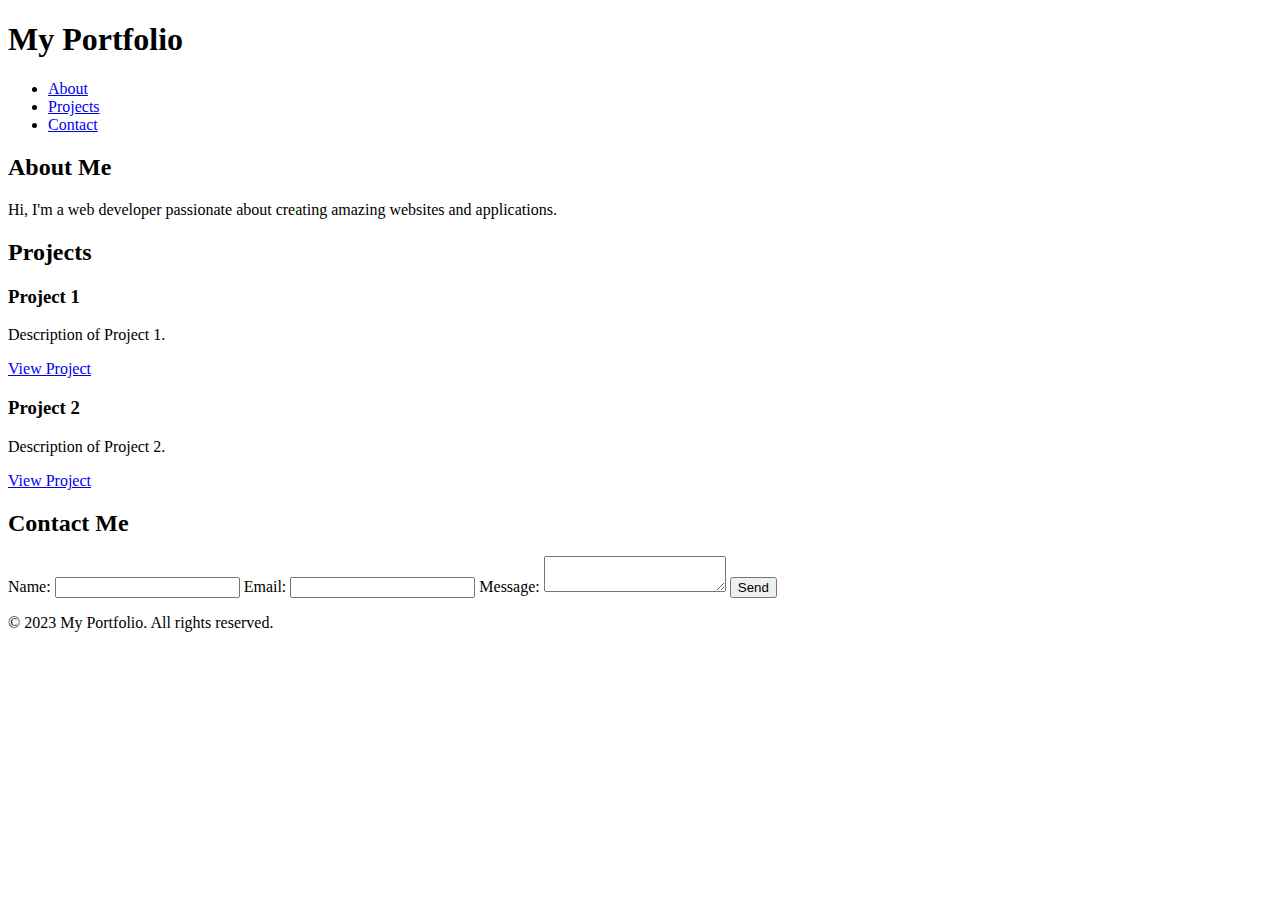
==== syllabus/index.html @ 1753e698 "folders added" ====
<!DOCTYPE html>
<html lang="en">
<head>
    <meta charset="UTF-8">
    <meta name="viewport" content="width=device-width, initial-scale=1.0">
    <title>My Portfolio</title>
    <link rel="stylesheet" href="styles.css">
</head>
<body>
    <header>
        <h1>My Portfolio</h1>
        <nav>
            <ul>
                <li><a href="#about">About</a></li>
                <li><a href="#projects">Projects</a></li>
                <li><a href="#contact">Contact</a></li>
            </ul>
        </nav>
    </header>

    <main>
        <section id="about">
            <h2>About Me</h2>
            <p>Hi, I'm a web developer passionate about creating amazing websites and applications.</p>
        </section>

        <section id="projects">
            <h2>Projects</h2>
            <div class="project">
                <h3>Project 1</h3>
                <p>Description of Project 1.</p>
                <a href="#">View Project</a>
            </div>
            <div class="project">
                <h3>Project 2</h3>
                <p>Description of Project 2.</p>
                <a href="#">View Project</a>
            </div>
        </section>

        <section id="contact">
            <h2>Contact Me</h2>
            <form action="#" method="post">
                <label for="name">Name:</label>
                <input type="text" id="name" name="name" required>
                <label for="email">Email:</label>
                <input type="email" id="email" name="email" required>
                <label for="message">Message:</label>
                <textarea id="message" name="message" required></textarea>
                <button type="submit">Send</button>
            </form>
        </section>
    </main>

    <footer>
        <p>&copy; 2023 My Portfolio. All rights reserved.</p>
    </footer>
</body>
</html>
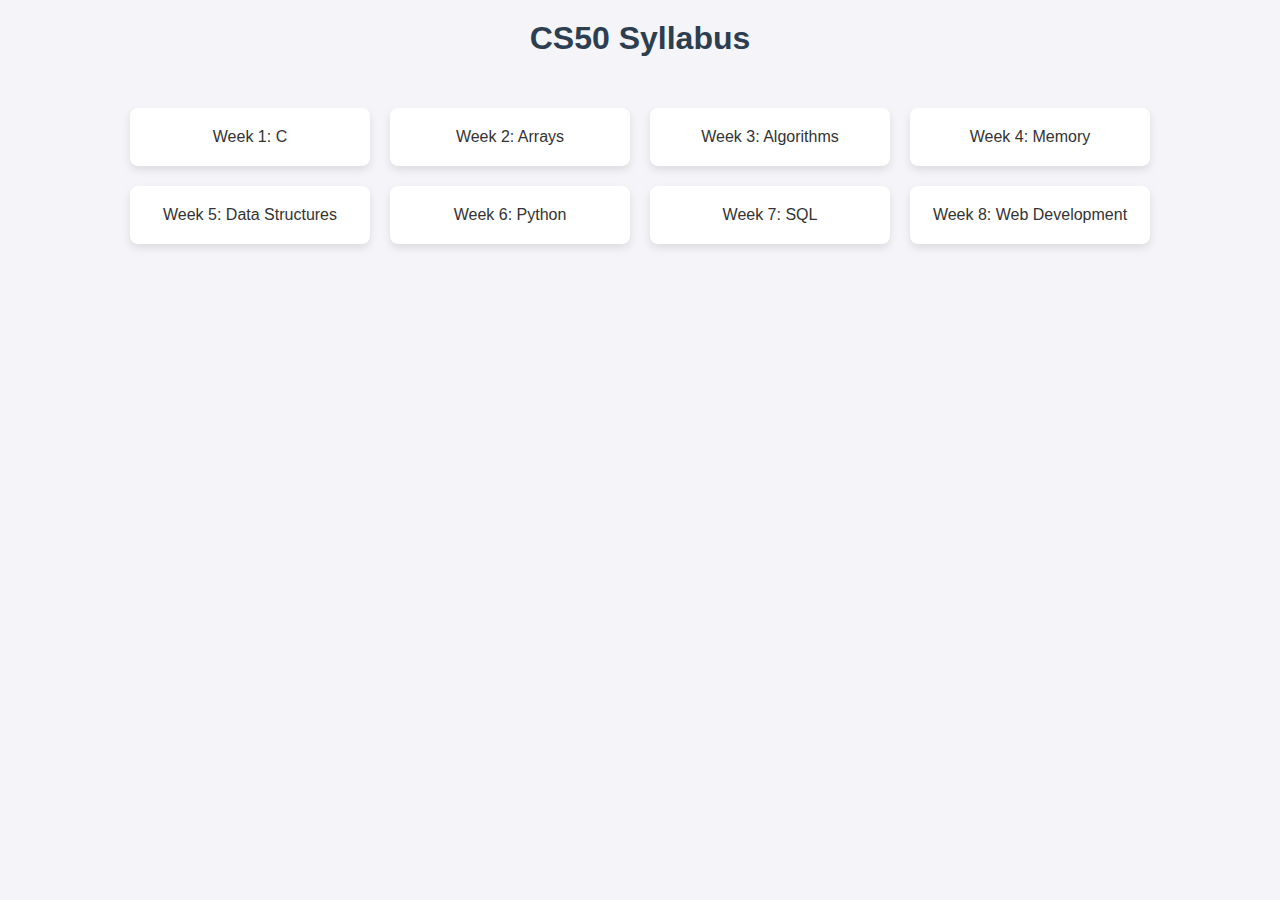
==== commit 5dd28965: "Update index.html" ====
--- a/syllabus/index.html
+++ b/syllabus/index.html
@@ -3,57 +3,173 @@
 <head>
     <meta charset="UTF-8">
     <meta name="viewport" content="width=device-width, initial-scale=1.0">
-    <title>My Portfolio</title>
-    <link rel="stylesheet" href="styles.css">
+    <title>CS50 Syllabus</title>
+    <style>
+        /* General Styles */
+        body {
+            font-family: Arial, sans-serif;
+            background-color: #f4f4f9;
+            color: #333;
+            margin: 0;
+            padding: 0;
+        }
+
+        h1 {
+            text-align: center;
+            margin-top: 20px;
+            color: #2c3e50;
+        }
+
+        .topics-container {
+            display: flex;
+            flex-wrap: wrap;
+            justify-content: center;
+            padding: 20px;
+        }
+
+        .topic-card {
+            background: white;
+            border-radius: 8px;
+            box-shadow: 0 4px 8px rgba(0, 0, 0, 0.1);
+            margin: 10px;
+            padding: 20px;
+            width: 200px;
+            text-align: center;
+            cursor: pointer;
+            transition: transform 0.2s, box-shadow 0.2s;
+        }
+
+        .topic-card:hover {
+            transform: translateY(-5px);
+            box-shadow: 0 6px 12px rgba(0, 0, 0, 0.15);
+        }
+
+        .modal {
+            display: none;
+            position: fixed;
+            top: 0;
+            left: 0;
+            width: 100%;
+            height: 100%;
+            background-color: rgba(0, 0, 0, 0.5);
+            justify-content: center;
+            align-items: center;
+        }
+
+        .modal-content {
+            background: white;
+            padding: 20px;
+            border-radius: 8px;
+            width: 80%;
+            max-width: 500px;
+            box-shadow: 0 4px 8px rgba(0, 0, 0, 0.2);
+        }
+
+        .modal-header {
+            display: flex;
+            justify-content: space-between;
+            align-items: center;
+            border-bottom: 1px solid #ddd;
+            padding-bottom: 10px;
+            margin-bottom: 10px;
+        }
+
+        .modal-header h2 {
+            margin: 0;
+            color: #2c3e50;
+        }
+
+        .close-btn {
+            background: none;
+            border: none;
+            font-size: 24px;
+            cursor: pointer;
+            color: #333;
+        }
+
+        .close-btn:hover {
+            color: #e74c3c;
+        }
+
+        .video-links {
+            list-style: none;
+            padding: 0;
+        }
+
+        .video-links li {
+            margin: 10px 0;
+        }
+
+        .video-links a {
+            text-decoration: none;
+            color: #3498db;
+            font-weight: bold;
+        }
+
+        .video-links a:hover {
+            text-decoration: underline;
+        }
+    </style>
 </head>
 <body>
-    <header>
-        <h1>My Portfolio</h1>
-        <nav>
-            <ul>
-                <li><a href="#about">About</a></li>
-                <li><a href="#projects">Projects</a></li>
-                <li><a href="#contact">Contact</a></li>
+    <h1>CS50 Syllabus</h1>
+    <div class="topics-container">
+        <!-- Topic Cards -->
+        <div class="topic-card" onclick="openModal('week1')">Week 1: C</div>
+        <div class="topic-card" onclick="openModal('week2')">Week 2: Arrays</div>
+        <div class="topic-card" onclick="openModal('week3')">Week 3: Algorithms</div>
+        <div class="topic-card" onclick="openModal('week4')">Week 4: Memory</div>
+        <div class="topic-card" onclick="openModal('week5')">Week 5: Data Structures</div>
+        <div class="topic-card" onclick="openModal('week6')">Week 6: Python</div>
+        <div class="topic-card" onclick="openModal('week7')">Week 7: SQL</div>
+        <div class="topic-card" onclick="openModal('week8')">Week 8: Web Development</div>
+    </div>
+
+    <!-- Modals -->
+    <div id="week1-modal" class="modal">
+        <div class="modal-content">
+            <div class="modal-header">
+                <h2>Week 1: C</h2>
+                <button class="close-btn" onclick="closeModal('week1')">&times;</button>
+            </div>
+            <ul class="video-links">
+                <li><a href="https://www.youtube.com/watch?v=..." target="_blank">Introduction to C</a></li>
+                <li><a href="https://www.youtube.com/watch?v=..." target="_blank">Variables and Loops</a></li>
             </ul>
-        </nav>
-    </header>
+        </div>
+    </div>
 
-    <main>
-        <section id="about">
-            <h2>About Me</h2>
-            <p>Hi, I'm a web developer passionate about creating amazing websites and applications.</p>
-        </section>
+    <div id="week2-modal" class="modal">
+        <div class="modal-content">
+            <div class="modal-header">
+                <h2>Week 2: Arrays</h2>
+                <button class="close-btn" onclick="closeModal('week2')">&times;</button>
+            </div>
+            <ul class="video-links">
+                <li><a href="https://www.youtube.com/watch?v=..." target="_blank">Arrays in C</a></li>
+                <li><a href="https://www.youtube.com/watch?v=..." target="_blank">Multidimensional Arrays</a></li>
+            </ul>
+        </div>
+    </div>
 
-        <section id="projects">
-            <h2>Projects</h2>
-            <div class="project">
-                <h3>Project 1</h3>
-                <p>Description of Project 1.</p>
-                <a href="#">View Project</a>
-            </div>
-            <div class="project">
-                <h3>Project 2</h3>
-                <p>Description of Project 2.</p>
-                <a href="#">View Project</a>
-            </div>
-        </section>
+    <!-- Add more modals for other weeks -->
 
-        <section id="contact">
-            <h2>Contact Me</h2>
-            <form action="#" method="post">
-                <label for="name">Name:</label>
-                <input type="text" id="name" name="name" required>
-                <label for="email">Email:</label>
-                <input type="email" id="email" name="email" required>
-                <label for="message">Message:</label>
-                <textarea id="message" name="message" required></textarea>
-                <button type="submit">Send</button>
-            </form>
-        </section>
-    </main>
+    <script>
+        // JavaScript to handle modals
+        function openModal(week) {
+            document.getElementById(`${week}-modal`).style.display = "flex";
+        }
 
-    <footer>
-        <p>&copy; 2023 My Portfolio. All rights reserved.</p>
-    </footer>
+        function closeModal(week) {
+            document.getElementById(`${week}-modal`).style.display = "none";
+        }
+
+        // Close modal when clicking outside the modal content
+        window.onclick = function(event) {
+            if (event.target.classList.contains('modal')) {
+                event.target.style.display = "none";
+            }
+        };
+    </script>
 </body>
 </html>
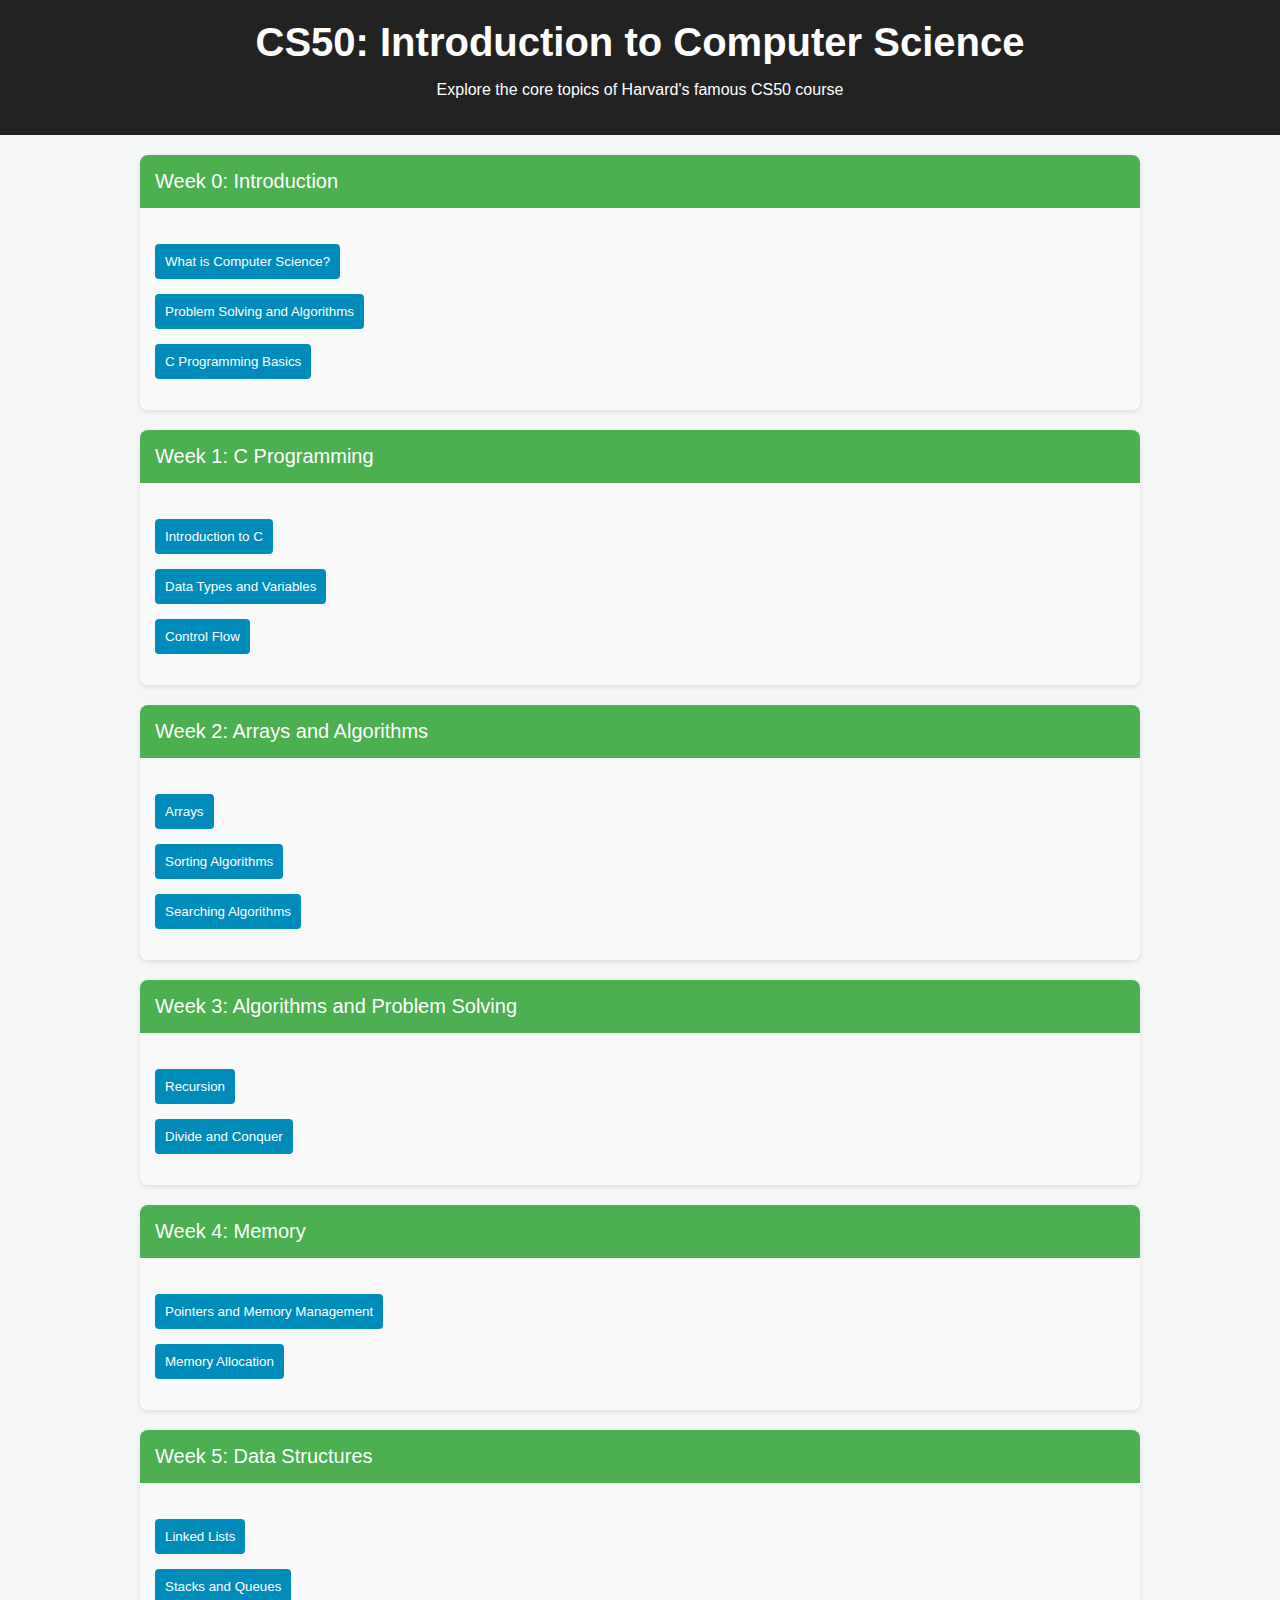
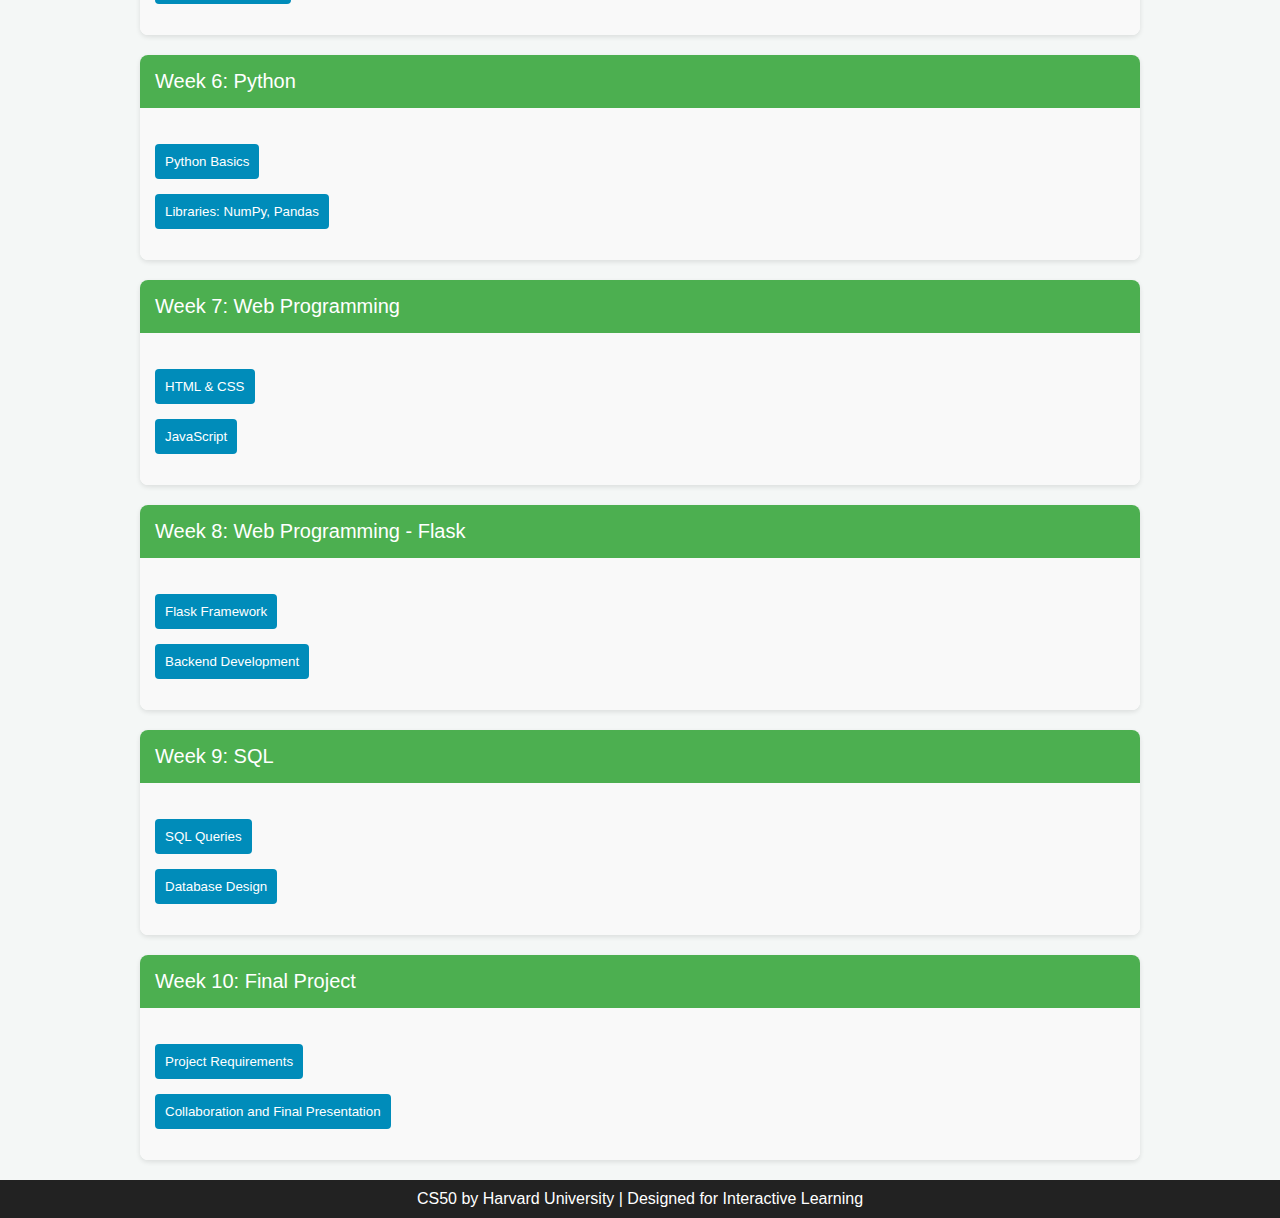
==== commit 6c7c047f: "syllabus added" ====
--- a/syllabus/index.html
+++ b/syllabus/index.html
@@ -1,175 +1,370 @@
 <!DOCTYPE html>
 <html lang="en">
 <head>
-    <meta charset="UTF-8">
-    <meta name="viewport" content="width=device-width, initial-scale=1.0">
-    <title>CS50 Syllabus</title>
-    <style>
-        /* General Styles */
-        body {
-            font-family: Arial, sans-serif;
-            background-color: #f4f4f9;
-            color: #333;
-            margin: 0;
-            padding: 0;
-        }
-
-        h1 {
-            text-align: center;
-            margin-top: 20px;
-            color: #2c3e50;
-        }
-
-        .topics-container {
-            display: flex;
-            flex-wrap: wrap;
-            justify-content: center;
-            padding: 20px;
-        }
-
-        .topic-card {
-            background: white;
-            border-radius: 8px;
-            box-shadow: 0 4px 8px rgba(0, 0, 0, 0.1);
-            margin: 10px;
-            padding: 20px;
-            width: 200px;
-            text-align: center;
-            cursor: pointer;
-            transition: transform 0.2s, box-shadow 0.2s;
-        }
-
-        .topic-card:hover {
-            transform: translateY(-5px);
-            box-shadow: 0 6px 12px rgba(0, 0, 0, 0.15);
-        }
-
-        .modal {
-            display: none;
-            position: fixed;
-            top: 0;
-            left: 0;
-            width: 100%;
-            height: 100%;
-            background-color: rgba(0, 0, 0, 0.5);
-            justify-content: center;
-            align-items: center;
-        }
-
-        .modal-content {
-            background: white;
-            padding: 20px;
-            border-radius: 8px;
-            width: 80%;
-            max-width: 500px;
-            box-shadow: 0 4px 8px rgba(0, 0, 0, 0.2);
-        }
-
-        .modal-header {
-            display: flex;
-            justify-content: space-between;
-            align-items: center;
-            border-bottom: 1px solid #ddd;
-            padding-bottom: 10px;
-            margin-bottom: 10px;
-        }
-
-        .modal-header h2 {
-            margin: 0;
-            color: #2c3e50;
-        }
-
-        .close-btn {
-            background: none;
-            border: none;
-            font-size: 24px;
-            cursor: pointer;
-            color: #333;
-        }
-
-        .close-btn:hover {
-            color: #e74c3c;
-        }
-
-        .video-links {
-            list-style: none;
-            padding: 0;
-        }
-
-        .video-links li {
-            margin: 10px 0;
-        }
-
-        .video-links a {
-            text-decoration: none;
-            color: #3498db;
-            font-weight: bold;
-        }
-
-        .video-links a:hover {
-            text-decoration: underline;
-        }
-    </style>
+  <meta charset="UTF-8">
+  <meta name="viewport" content="width=device-width, initial-scale=1.0">
+  <meta http-equiv="X-UA-Compatible" content="ie=edge">
+  <title>CS50 Harvard Course Overview</title>
+  <style>
+    /* Basic Styles */
+    body {
+      font-family: 'Arial', sans-serif;
+      background-color: #f4f7f6;
+      margin: 0;
+      padding: 0;
+    }
+    header {
+      background-color: #222;
+      color: #fff;
+      padding: 20px;
+      text-align: center;
+    }
+    header h1 {
+      margin: 0;
+      font-size: 2.5em;
+    }
+    section {
+      margin: 20px auto;
+      width: 80%;
+      max-width: 1000px;
+    }
+    .card {
+      background-color: #fff;
+      margin-bottom: 20px;
+      border-radius: 8px;
+      box-shadow: 0 2px 5px rgba(0, 0, 0, 0.1);
+      overflow: hidden;
+    }
+    .card-header {
+      background-color: #4CAF50;
+      color: white;
+      font-size: 1.25em;
+      padding: 15px;
+      cursor: pointer;
+    }
+    .card-content {
+      padding: 15px;
+      background-color: #f9f9f9;
+    }
+    .card-content ul {
+      list-style-type: none;
+      padding-left: 0;
+    }
+    .card-content li {
+      margin-bottom: 10px;
+    }
+    .btn {
+      background-color: #008CBA;
+      color: white;
+      padding: 10px;
+      border: none;
+      border-radius: 4px;
+      cursor: pointer;
+      margin-top: 5px;
+    }
+    .btn:hover {
+      background-color: #007B9E;
+    }
+    footer {
+      background-color: #222;
+      color: #fff;
+      text-align: center;
+      padding: 10px 0;
+      position: relative;
+      bottom: 0;
+      width: 100%;
+    }
+    footer p {
+      margin: 0;
+    }
+
+    /* Modal Styles */
+    .modal {
+      display: none;
+      position: fixed;
+      z-index: 1;
+      left: 0;
+      top: 0;
+      width: 100%;
+      height: 100%;
+      background-color: rgba(0, 0, 0, 0.4);
+      overflow: auto;
+    }
+    .modal-content {
+      background-color: #fefefe;
+      margin: 15% auto;
+      padding: 20px;
+      border: 1px solid #888;
+      width: 80%;
+      max-width: 600px;
+      border-radius: 8px;
+    }
+    .close {
+      color: #aaa;
+      font-size: 28px;
+      font-weight: bold;
+      position: absolute;
+      top: 10px;
+      right: 20px;
+      cursor: pointer;
+    }
+    .close:hover,
+    .close:focus {
+      color: black;
+      text-decoration: none;
+      cursor: pointer;
+    }
+    iframe {
+      width: 100%;
+      height: 315px;
+      margin-bottom: 10px;
+      border: none;
+    }
+  </style>
 </head>
 <body>
-    <h1>CS50 Syllabus</h1>
-    <div class="topics-container">
-        <!-- Topic Cards -->
-        <div class="topic-card" onclick="openModal('week1')">Week 1: C</div>
-        <div class="topic-card" onclick="openModal('week2')">Week 2: Arrays</div>
-        <div class="topic-card" onclick="openModal('week3')">Week 3: Algorithms</div>
-        <div class="topic-card" onclick="openModal('week4')">Week 4: Memory</div>
-        <div class="topic-card" onclick="openModal('week5')">Week 5: Data Structures</div>
-        <div class="topic-card" onclick="openModal('week6')">Week 6: Python</div>
-        <div class="topic-card" onclick="openModal('week7')">Week 7: SQL</div>
-        <div class="topic-card" onclick="openModal('week8')">Week 8: Web Development</div>
-    </div>
-
-    <!-- Modals -->
-    <div id="week1-modal" class="modal">
-        <div class="modal-content">
-            <div class="modal-header">
-                <h2>Week 1: C</h2>
-                <button class="close-btn" onclick="closeModal('week1')">&times;</button>
-            </div>
-            <ul class="video-links">
-                <li><a href="https://www.youtube.com/watch?v=..." target="_blank">Introduction to C</a></li>
-                <li><a href="https://www.youtube.com/watch?v=..." target="_blank">Variables and Loops</a></li>
-            </ul>
-        </div>
-    </div>
-
-    <div id="week2-modal" class="modal">
-        <div class="modal-content">
-            <div class="modal-header">
-                <h2>Week 2: Arrays</h2>
-                <button class="close-btn" onclick="closeModal('week2')">&times;</button>
-            </div>
-            <ul class="video-links">
-                <li><a href="https://www.youtube.com/watch?v=..." target="_blank">Arrays in C</a></li>
-                <li><a href="https://www.youtube.com/watch?v=..." target="_blank">Multidimensional Arrays</a></li>
-            </ul>
-        </div>
-    </div>
-
-    <!-- Add more modals for other weeks -->
-
-    <script>
-        // JavaScript to handle modals
-        function openModal(week) {
-            document.getElementById(`${week}-modal`).style.display = "flex";
-        }
-
-        function closeModal(week) {
-            document.getElementById(`${week}-modal`).style.display = "none";
-        }
-
-        // Close modal when clicking outside the modal content
-        window.onclick = function(event) {
-            if (event.target.classList.contains('modal')) {
-                event.target.style.display = "none";
-            }
-        };
-    </script>
+
+  <header>
+    <h1>CS50: Introduction to Computer Science</h1>
+    <p>Explore the core topics of Harvard's famous CS50 course</p>
+  </header>
+
+  <section>
+    <!-- Week 0 -->
+    <div class="card">
+      <div class="card-header">Week 0: Introduction</div>
+      <div class="card-content">
+        <ul>
+          <li><button class="btn" onclick="openModal('week0')">What is Computer Science?</button></li>
+          <li><button class="btn" onclick="openModal('week0')">Problem Solving and Algorithms</button></li>
+          <li><button class="btn" onclick="openModal('week0')">C Programming Basics</button></li>
+        </ul>
+      </div>
+    </div>
+
+    <!-- Week 1 -->
+    <div class="card">
+      <div class="card-header">Week 1: C Programming</div>
+      <div class="card-content">
+        <ul>
+          <li><button class="btn" onclick="openModal('week1')">Introduction to C</button></li>
+          <li><button class="btn" onclick="openModal('week1')">Data Types and Variables</button></li>
+          <li><button class="btn" onclick="openModal('week1')">Control Flow</button></li>
+        </ul>
+      </div>
+    </div>
+
+    <!-- Week 2 -->
+    <div class="card">
+      <div class="card-header">Week 2: Arrays and Algorithms</div>
+      <div class="card-content">
+        <ul>
+          <li><button class="btn" onclick="openModal('week2')">Arrays</button></li>
+          <li><button class="btn" onclick="openModal('week2')">Sorting Algorithms</button></li>
+          <li><button class="btn" onclick="openModal('week2')">Searching Algorithms</button></li>
+        </ul>
+      </div>
+    </div>
+
+    <!-- Week 3 -->
+    <div class="card">
+      <div class="card-header">Week 3: Algorithms and Problem Solving</div>
+      <div class="card-content">
+        <ul>
+          <li><button class="btn" onclick="openModal('week3')">Recursion</button></li>
+          <li><button class="btn" onclick="openModal('week3')">Divide and Conquer</button></li>
+        </ul>
+      </div>
+    </div>
+
+    <!-- Week 4 -->
+    <div class="card">
+      <div class="card-header">Week 4: Memory</div>
+      <div class="card-content">
+        <ul>
+          <li><button class="btn" onclick="openModal('week4')">Pointers and Memory Management</button></li>
+          <li><button class="btn" onclick="openModal('week4')">Memory Allocation</button></li>
+        </ul>
+      </div>
+    </div>
+
+    <!-- Week 5 -->
+    <div class="card">
+      <div class="card-header">Week 5: Data Structures</div>
+      <div class="card-content">
+        <ul>
+          <li><button class="btn" onclick="openModal('week5')">Linked Lists</button></li>
+          <li><button class="btn" onclick="openModal('week5')">Stacks and Queues</button></li>
+        </ul>
+      </div>
+    </div>
+
+    <!-- Week 6 -->
+    <div class="card">
+      <div class="card-header">Week 6: Python</div>
+      <div class="card-content">
+        <ul>
+          <li><button class="btn" onclick="openModal('week6')">Python Basics</button></li>
+          <li><button class="btn" onclick="openModal('week6')">Libraries: NumPy, Pandas</button></li>
+        </ul>
+      </div>
+    </div>
+
+    <!-- Week 7 -->
+    <div class="card">
+      <div class="card-header">Week 7: Web Programming</div>
+      <div class="card-content">
+        <ul>
+          <li><button class="btn" onclick="openModal('week7')">HTML & CSS</button></li>
+          <li><button class="btn" onclick="openModal('week7')">JavaScript</button></li>
+        </ul>
+      </div>
+    </div>
+
+    <!-- Week 8 -->
+    <div class="card">
+      <div class="card-header">Week 8: Web Programming - Flask</div>
+      <div class="card-content">
+        <ul>
+          <li><button class="btn" onclick="openModal('week8')">Flask Framework</button></li>
+          <li><button class="btn" onclick="openModal('week8')">Backend Development</button></li>
+        </ul>
+      </div>
+    </div>
+
+    <!-- Week 9 -->
+    <div class="card">
+      <div class="card-header">Week 9: SQL</div>
+      <div class="card-content">
+        <ul>
+          <li><button class="btn" onclick="openModal('week9')">SQL Queries</button></li>
+          <li><button class="btn" onclick="openModal('week9')">Database Design</button></li>
+        </ul>
+      </div>
+    </div>
+
+    <!-- Week 10 -->
+    <div class="card">
+      <div class="card-header">Week 10: Final Project</div>
+      <div class="card-content">
+        <ul>
+          <li><button class="btn" onclick="openModal('week10')">Project Requirements</button></li>
+          <li><button class="btn" onclick="openModal('week10')">Collaboration and Final Presentation</button></li>
+        </ul>
+      </div>
+    </div>
+  </section>
+
+  <footer>
+    <p>CS50 by Harvard University | Designed for Interactive Learning</p>
+  </footer>
+
+  <!-- Modal -->
+  <div id="modal" class="modal">
+    <div class="modal-content">
+      <span class="close">&times;</span>
+      <h2>Learn More</h2>
+      <div id="modal-body">
+        <!-- Content will be dynamically inserted here -->
+      </div>
+    </div>
+  </div>
+
+  <script>
+    // Modal functionality
+    const modal = document.getElementById('modal');
+    const span = document.getElementsByClassName('close')[0];
+
+    const openModal = (week) => {
+      let modalBody = '';
+      switch (week) {
+        case 'week0':
+          modalBody = `
+            <p><strong>What is Computer Science?</strong></p>
+            <iframe src="https://www.youtube.com/embed/oD-9A38Bdu8"></iframe>
+            <p><strong>Problem Solving and Algorithms</strong></p>
+            <iframe src="https://www.youtube.com/embed/8h6vGllkjcY"></iframe>
+          `;
+          break;
+        case 'week1':
+          modalBody = `
+            <p><strong>Introduction to C</strong></p>
+            <iframe src="https://www.youtube.com/embed/KJgsSFOSQv0"></iframe>
+          `;
+          break;
+        case 'week2':
+          modalBody = `
+            <p><strong>Arrays</strong></p>
+            <iframe src="https://www.youtube.com/embed/5qWZ-HK8w78"></iframe>
+            <p><strong>Sorting Algorithms</strong></p>
+            <iframe src="https://www.youtube.com/embed/3m1Ije7kEdg"></iframe>
+          `;
+          break;
+        case 'week3':
+          modalBody = `
+            <p><strong>Recursion</strong></p>
+            <iframe src="https://www.youtube.com/embed/Mv9KeI1XF28"></iframe>
+          `;
+          break;
+        case 'week4':
+          modalBody = `
+            <p><strong>Pointers and Memory Management</strong></p>
+            <iframe src="https://www.youtube.com/embed/j2KfYj_6gFA"></iframe>
+          `;
+          break;
+        case 'week5':
+          modalBody = `
+            <p><strong>Linked Lists</strong></p>
+            <iframe src="https://www.youtube.com/embed/t9w9KnG7jRM"></iframe>
+          `;
+          break;
+        case 'week6':
+          modalBody = `
+            <p><strong>Python Basics</strong></p>
+            <iframe src="https://www.youtube.com/embed/cpGJKnVh9PI"></iframe>
+          `;
+          break;
+        case 'week7':
+          modalBody = `
+            <p><strong>HTML & CSS</strong></p>
+            <iframe src="https://www.youtube.com/embed/qz0aGYrrlhU"></iframe>
+          `;
+          break;
+        case 'week8':
+          modalBody = `
+            <p><strong>Flask Framework</strong></p>
+            <iframe src="https://www.youtube.com/embed/Z1RJmh_OqeA"></iframe>
+          `;
+          break;
+        case 'week9':
+          modalBody = `
+            <p><strong>SQL Queries</strong></p>
+            <iframe src="https://www.youtube.com/embed/9Pzj7Aj25lw"></iframe>
+          `;
+          break;
+        case 'week10':
+          modalBody = `
+            <p><strong>Final Project Requirements</strong></p>
+            <iframe src="https://www.youtube.com/embed/ITP6he2oJg8"></iframe>
+          `;
+          break;
+      }
+
+      document.getElementById('modal-body').innerHTML = modalBody;
+      modal.style.display = "block";
+    };
+
+    span.onclick = function() {
+      modal.style.display = "none";
+    };
+
+    window.onclick = function(event) {
+      if (event.target === modal) {
+        modal.style.display = "none";
+      }
+    };
+  </script>
+
 </body>
 </html>
+
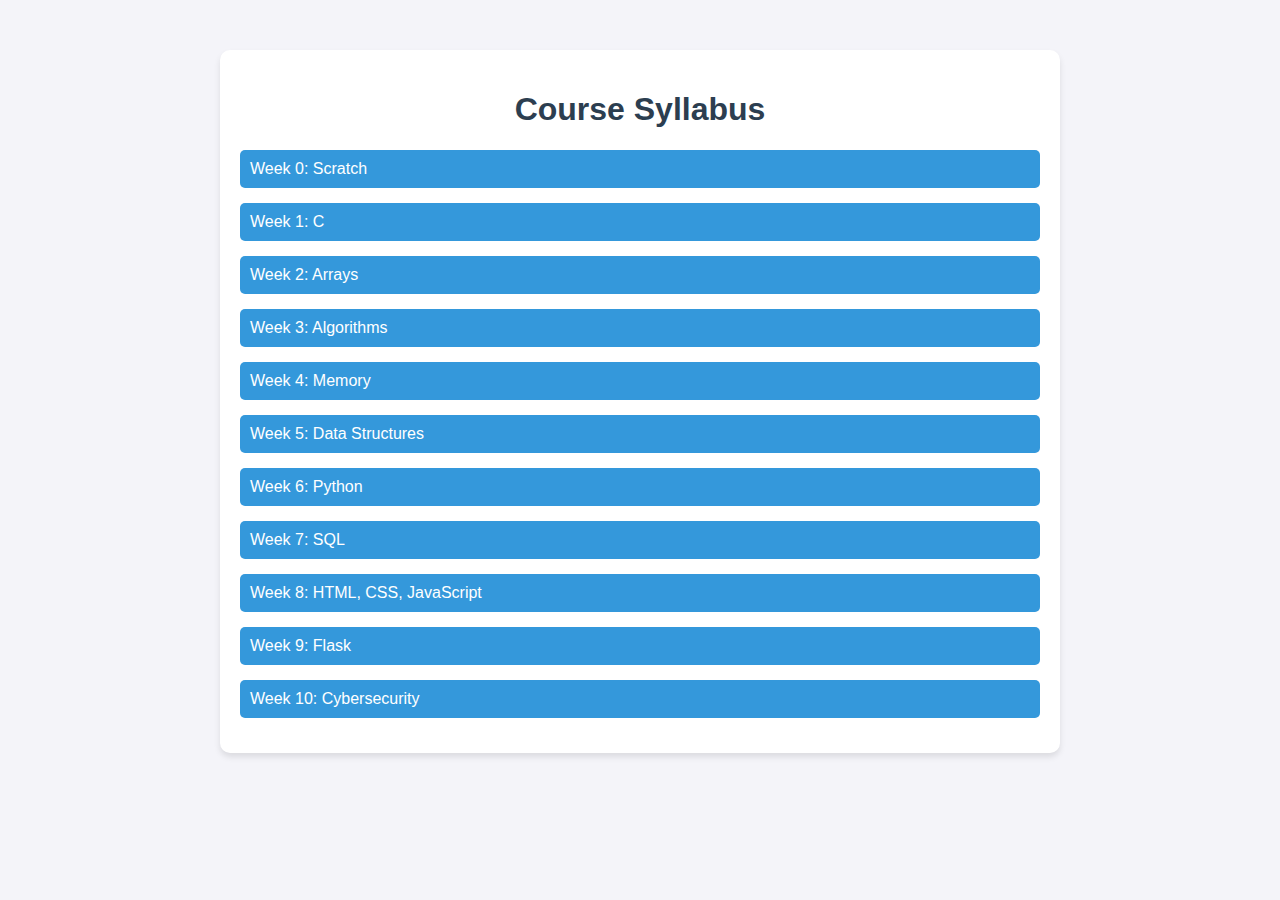
==== commit cc11d460: "syllabus modified" ====
--- a/syllabus/index.html
+++ b/syllabus/index.html
@@ -3,368 +3,25 @@
 <head>
   <meta charset="UTF-8">
   <meta name="viewport" content="width=device-width, initial-scale=1.0">
-  <meta http-equiv="X-UA-Compatible" content="ie=edge">
-  <title>CS50 Harvard Course Overview</title>
-  <style>
-    /* Basic Styles */
-    body {
-      font-family: 'Arial', sans-serif;
-      background-color: #f4f7f6;
-      margin: 0;
-      padding: 0;
-    }
-    header {
-      background-color: #222;
-      color: #fff;
-      padding: 20px;
-      text-align: center;
-    }
-    header h1 {
-      margin: 0;
-      font-size: 2.5em;
-    }
-    section {
-      margin: 20px auto;
-      width: 80%;
-      max-width: 1000px;
-    }
-    .card {
-      background-color: #fff;
-      margin-bottom: 20px;
-      border-radius: 8px;
-      box-shadow: 0 2px 5px rgba(0, 0, 0, 0.1);
-      overflow: hidden;
-    }
-    .card-header {
-      background-color: #4CAF50;
-      color: white;
-      font-size: 1.25em;
-      padding: 15px;
-      cursor: pointer;
-    }
-    .card-content {
-      padding: 15px;
-      background-color: #f9f9f9;
-    }
-    .card-content ul {
-      list-style-type: none;
-      padding-left: 0;
-    }
-    .card-content li {
-      margin-bottom: 10px;
-    }
-    .btn {
-      background-color: #008CBA;
-      color: white;
-      padding: 10px;
-      border: none;
-      border-radius: 4px;
-      cursor: pointer;
-      margin-top: 5px;
-    }
-    .btn:hover {
-      background-color: #007B9E;
-    }
-    footer {
-      background-color: #222;
-      color: #fff;
-      text-align: center;
-      padding: 10px 0;
-      position: relative;
-      bottom: 0;
-      width: 100%;
-    }
-    footer p {
-      margin: 0;
-    }
-
-    /* Modal Styles */
-    .modal {
-      display: none;
-      position: fixed;
-      z-index: 1;
-      left: 0;
-      top: 0;
-      width: 100%;
-      height: 100%;
-      background-color: rgba(0, 0, 0, 0.4);
-      overflow: auto;
-    }
-    .modal-content {
-      background-color: #fefefe;
-      margin: 15% auto;
-      padding: 20px;
-      border: 1px solid #888;
-      width: 80%;
-      max-width: 600px;
-      border-radius: 8px;
-    }
-    .close {
-      color: #aaa;
-      font-size: 28px;
-      font-weight: bold;
-      position: absolute;
-      top: 10px;
-      right: 20px;
-      cursor: pointer;
-    }
-    .close:hover,
-    .close:focus {
-      color: black;
-      text-decoration: none;
-      cursor: pointer;
-    }
-    iframe {
-      width: 100%;
-      height: 315px;
-      margin-bottom: 10px;
-      border: none;
-    }
-  </style>
+  <title>Course Syllabus</title>
+  <link rel="stylesheet" href="styles.css">
 </head>
 <body>
-
-  <header>
-    <h1>CS50: Introduction to Computer Science</h1>
-    <p>Explore the core topics of Harvard's famous CS50 course</p>
-  </header>
-
-  <section>
-    <!-- Week 0 -->
-    <div class="card">
-      <div class="card-header">Week 0: Introduction</div>
-      <div class="card-content">
-        <ul>
-          <li><button class="btn" onclick="openModal('week0')">What is Computer Science?</button></li>
-          <li><button class="btn" onclick="openModal('week0')">Problem Solving and Algorithms</button></li>
-          <li><button class="btn" onclick="openModal('week0')">C Programming Basics</button></li>
-        </ul>
-      </div>
-    </div>
-
-    <!-- Week 1 -->
-    <div class="card">
-      <div class="card-header">Week 1: C Programming</div>
-      <div class="card-content">
-        <ul>
-          <li><button class="btn" onclick="openModal('week1')">Introduction to C</button></li>
-          <li><button class="btn" onclick="openModal('week1')">Data Types and Variables</button></li>
-          <li><button class="btn" onclick="openModal('week1')">Control Flow</button></li>
-        </ul>
-      </div>
-    </div>
-
-    <!-- Week 2 -->
-    <div class="card">
-      <div class="card-header">Week 2: Arrays and Algorithms</div>
-      <div class="card-content">
-        <ul>
-          <li><button class="btn" onclick="openModal('week2')">Arrays</button></li>
-          <li><button class="btn" onclick="openModal('week2')">Sorting Algorithms</button></li>
-          <li><button class="btn" onclick="openModal('week2')">Searching Algorithms</button></li>
-        </ul>
-      </div>
-    </div>
-
-    <!-- Week 3 -->
-    <div class="card">
-      <div class="card-header">Week 3: Algorithms and Problem Solving</div>
-      <div class="card-content">
-        <ul>
-          <li><button class="btn" onclick="openModal('week3')">Recursion</button></li>
-          <li><button class="btn" onclick="openModal('week3')">Divide and Conquer</button></li>
-        </ul>
-      </div>
-    </div>
-
-    <!-- Week 4 -->
-    <div class="card">
-      <div class="card-header">Week 4: Memory</div>
-      <div class="card-content">
-        <ul>
-          <li><button class="btn" onclick="openModal('week4')">Pointers and Memory Management</button></li>
-          <li><button class="btn" onclick="openModal('week4')">Memory Allocation</button></li>
-        </ul>
-      </div>
-    </div>
-
-    <!-- Week 5 -->
-    <div class="card">
-      <div class="card-header">Week 5: Data Structures</div>
-      <div class="card-content">
-        <ul>
-          <li><button class="btn" onclick="openModal('week5')">Linked Lists</button></li>
-          <li><button class="btn" onclick="openModal('week5')">Stacks and Queues</button></li>
-        </ul>
-      </div>
-    </div>
-
-    <!-- Week 6 -->
-    <div class="card">
-      <div class="card-header">Week 6: Python</div>
-      <div class="card-content">
-        <ul>
-          <li><button class="btn" onclick="openModal('week6')">Python Basics</button></li>
-          <li><button class="btn" onclick="openModal('week6')">Libraries: NumPy, Pandas</button></li>
-        </ul>
-      </div>
-    </div>
-
-    <!-- Week 7 -->
-    <div class="card">
-      <div class="card-header">Week 7: Web Programming</div>
-      <div class="card-content">
-        <ul>
-          <li><button class="btn" onclick="openModal('week7')">HTML & CSS</button></li>
-          <li><button class="btn" onclick="openModal('week7')">JavaScript</button></li>
-        </ul>
-      </div>
-    </div>
-
-    <!-- Week 8 -->
-    <div class="card">
-      <div class="card-header">Week 8: Web Programming - Flask</div>
-      <div class="card-content">
-        <ul>
-          <li><button class="btn" onclick="openModal('week8')">Flask Framework</button></li>
-          <li><button class="btn" onclick="openModal('week8')">Backend Development</button></li>
-        </ul>
-      </div>
-    </div>
-
-    <!-- Week 9 -->
-    <div class="card">
-      <div class="card-header">Week 9: SQL</div>
-      <div class="card-content">
-        <ul>
-          <li><button class="btn" onclick="openModal('week9')">SQL Queries</button></li>
-          <li><button class="btn" onclick="openModal('week9')">Database Design</button></li>
-        </ul>
-      </div>
-    </div>
-
-    <!-- Week 10 -->
-    <div class="card">
-      <div class="card-header">Week 10: Final Project</div>
-      <div class="card-content">
-        <ul>
-          <li><button class="btn" onclick="openModal('week10')">Project Requirements</button></li>
-          <li><button class="btn" onclick="openModal('week10')">Collaboration and Final Presentation</button></li>
-        </ul>
-      </div>
-    </div>
-  </section>
-
-  <footer>
-    <p>CS50 by Harvard University | Designed for Interactive Learning</p>
-  </footer>
-
-  <!-- Modal -->
-  <div id="modal" class="modal">
-    <div class="modal-content">
-      <span class="close">&times;</span>
-      <h2>Learn More</h2>
-      <div id="modal-body">
-        <!-- Content will be dynamically inserted here -->
-      </div>
+  <div class="container">
+    <h1>Course Syllabus</h1>
+    <div class="weeks-list">
+      <!-- Weeks will be dynamically generated here -->
     </div>
   </div>
 
-  <script>
-    // Modal functionality
-    const modal = document.getElementById('modal');
-    const span = document.getElementsByClassName('close')[0];
+  <!-- Modal Structure -->
+  <div id="videoModal" class="modal">
+    <div class="modal-content">
+      <span class="close">&times;</span>
+      <iframe id="videoFrame" width="560" height="315" src="" frameborder="0" allow="accelerometer; autoplay; clipboard-write; encrypted-media; gyroscope; picture-in-picture" allowfullscreen></iframe>
+    </div>
+  </div>
 
-    const openModal = (week) => {
-      let modalBody = '';
-      switch (week) {
-        case 'week0':
-          modalBody = `
-            <p><strong>What is Computer Science?</strong></p>
-            <iframe src="https://www.youtube.com/embed/oD-9A38Bdu8"></iframe>
-            <p><strong>Problem Solving and Algorithms</strong></p>
-            <iframe src="https://www.youtube.com/embed/8h6vGllkjcY"></iframe>
-          `;
-          break;
-        case 'week1':
-          modalBody = `
-            <p><strong>Introduction to C</strong></p>
-            <iframe src="https://www.youtube.com/embed/KJgsSFOSQv0"></iframe>
-          `;
-          break;
-        case 'week2':
-          modalBody = `
-            <p><strong>Arrays</strong></p>
-            <iframe src="https://www.youtube.com/embed/5qWZ-HK8w78"></iframe>
-            <p><strong>Sorting Algorithms</strong></p>
-            <iframe src="https://www.youtube.com/embed/3m1Ije7kEdg"></iframe>
-          `;
-          break;
-        case 'week3':
-          modalBody = `
-            <p><strong>Recursion</strong></p>
-            <iframe src="https://www.youtube.com/embed/Mv9KeI1XF28"></iframe>
-          `;
-          break;
-        case 'week4':
-          modalBody = `
-            <p><strong>Pointers and Memory Management</strong></p>
-            <iframe src="https://www.youtube.com/embed/j2KfYj_6gFA"></iframe>
-          `;
-          break;
-        case 'week5':
-          modalBody = `
-            <p><strong>Linked Lists</strong></p>
-            <iframe src="https://www.youtube.com/embed/t9w9KnG7jRM"></iframe>
-          `;
-          break;
-        case 'week6':
-          modalBody = `
-            <p><strong>Python Basics</strong></p>
-            <iframe src="https://www.youtube.com/embed/cpGJKnVh9PI"></iframe>
-          `;
-          break;
-        case 'week7':
-          modalBody = `
-            <p><strong>HTML & CSS</strong></p>
-            <iframe src="https://www.youtube.com/embed/qz0aGYrrlhU"></iframe>
-          `;
-          break;
-        case 'week8':
-          modalBody = `
-            <p><strong>Flask Framework</strong></p>
-            <iframe src="https://www.youtube.com/embed/Z1RJmh_OqeA"></iframe>
-          `;
-          break;
-        case 'week9':
-          modalBody = `
-            <p><strong>SQL Queries</strong></p>
-            <iframe src="https://www.youtube.com/embed/9Pzj7Aj25lw"></iframe>
-          `;
-          break;
-        case 'week10':
-          modalBody = `
-            <p><strong>Final Project Requirements</strong></p>
-            <iframe src="https://www.youtube.com/embed/ITP6he2oJg8"></iframe>
-          `;
-          break;
-      }
-
-      document.getElementById('modal-body').innerHTML = modalBody;
-      modal.style.display = "block";
-    };
-
-    span.onclick = function() {
-      modal.style.display = "none";
-    };
-
-    window.onclick = function(event) {
-      if (event.target === modal) {
-        modal.style.display = "none";
-      }
-    };
-  </script>
-
+  <script src="script.js"></script>
 </body>
 </html>
-
--- a/syllabus/styles.css
+++ b/syllabus/styles.css
@@ -0,0 +1,102 @@
+/* General Styles */
+body {
+  font-family: 'Arial', sans-serif;
+  background-color: #f4f4f9;
+  color: #333;
+  margin: 0;
+  padding: 0;
+}
+
+.container {
+  max-width: 800px;
+  margin: 50px auto;
+  padding: 20px;
+  background: #fff;
+  border-radius: 10px;
+  box-shadow: 0 4px 6px rgba(0, 0, 0, 0.1);
+}
+
+h1 {
+  text-align: center;
+  color: #2c3e50;
+}
+
+.weeks-list {
+  margin-top: 20px;
+}
+
+.week {
+  margin-bottom: 15px;
+}
+
+.week-title {
+  background-color: #3498db;
+  color: white;
+  padding: 10px;
+  border-radius: 5px;
+  cursor: pointer;
+  transition: background-color 0.3s;
+}
+
+.week-title:hover {
+  background-color: #2980b9;
+}
+
+.subtopics {
+  margin-top: 10px;
+  padding-left: 20px;
+  display: none;
+}
+
+.subtopic {
+  margin: 5px 0;
+  color: #3498db;
+  cursor: pointer;
+  text-decoration: underline;
+}
+
+.subtopic:hover {
+  color: #2980b9;
+}
+
+/* Modal Styles */
+.modal {
+  display: none;
+  position: fixed;
+  z-index: 1;
+  left: 0;
+  top: 0;
+  width: 100%;
+  height: 100%;
+  background-color: rgba(0, 0, 0, 0.5);
+  overflow: auto;
+}
+
+.modal-content {
+  background-color: #fff;
+  margin: 10% auto;
+  padding: 20px;
+  border-radius: 10px;
+  width: 80%;
+  max-width: 600px;
+  position: relative;
+}
+
+.close {
+  color: #aaa;
+  float: right;
+  font-size: 28px;
+  font-weight: bold;
+  cursor: pointer;
+}
+
+.close:hover {
+  color: #333;
+}
+
+iframe {
+  width: 100%;
+  height: 315px;
+  border: none;
+  border-radius: 10px;
+}
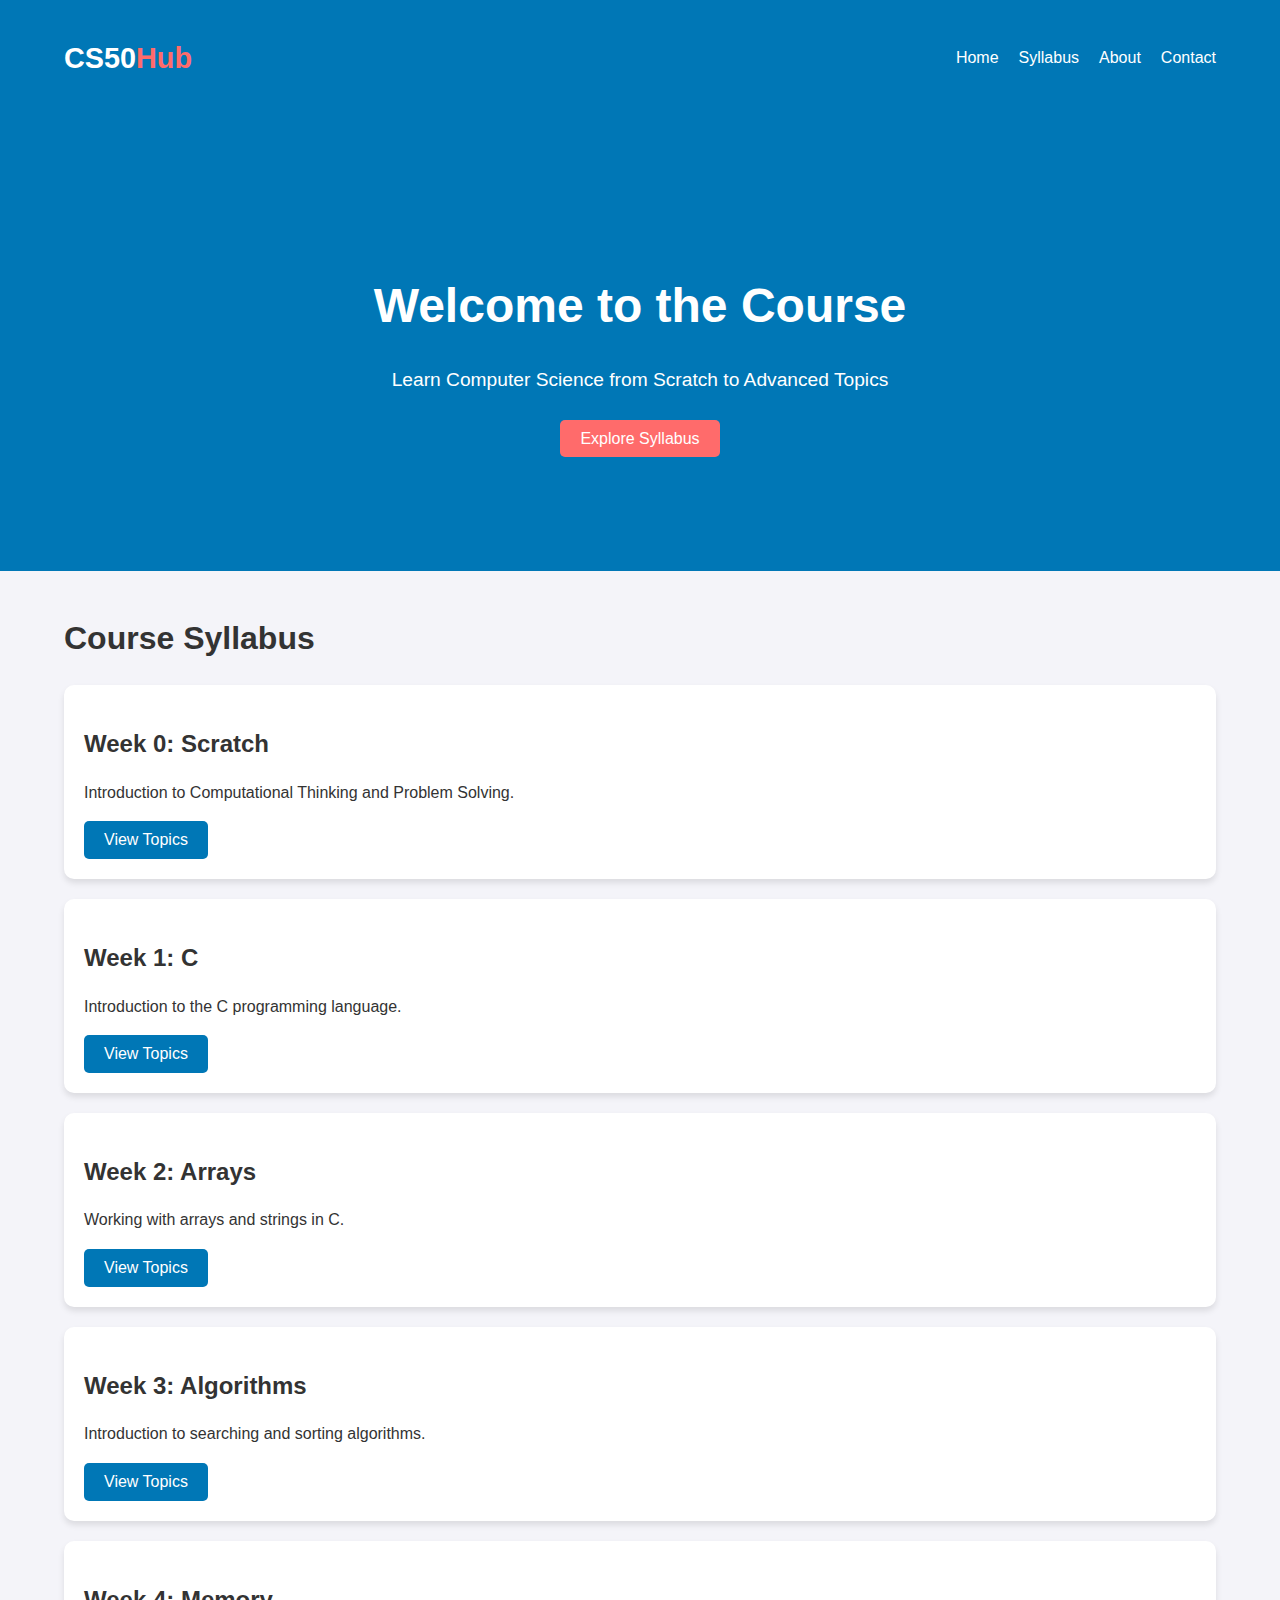
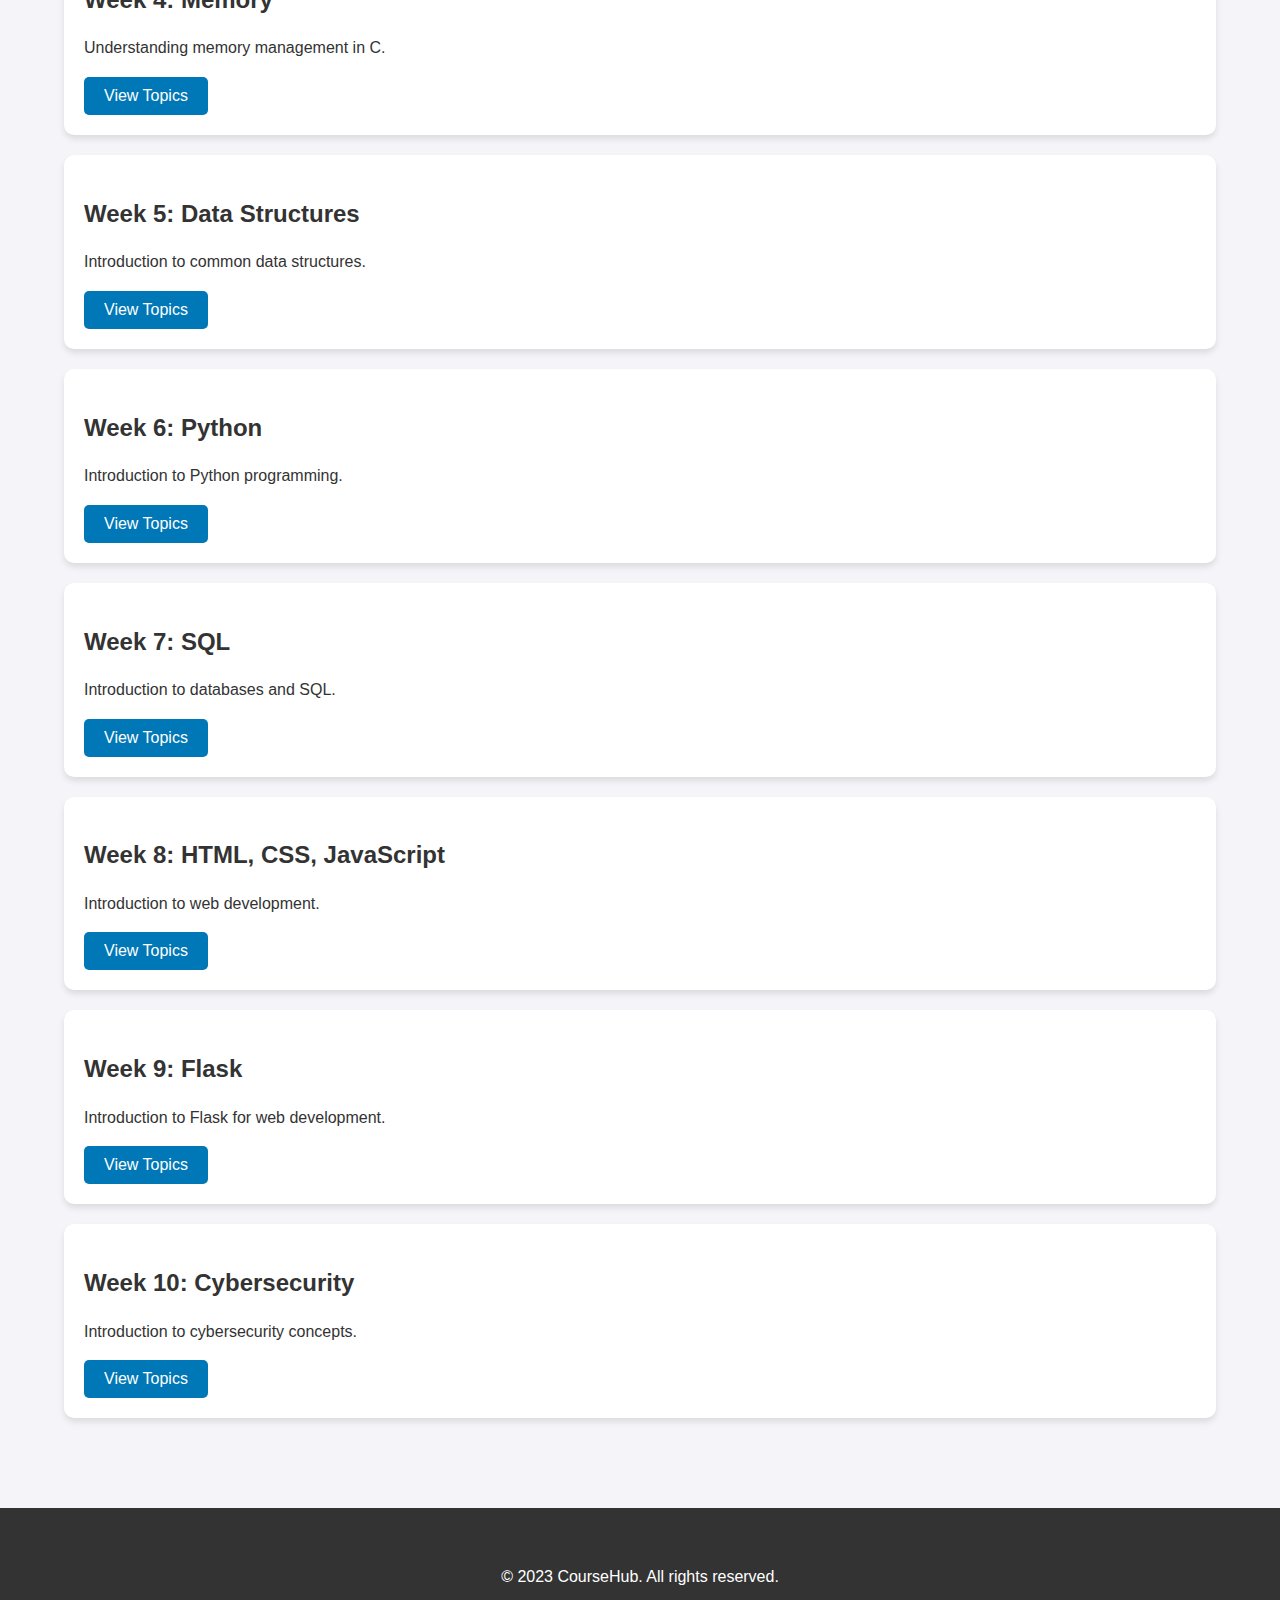
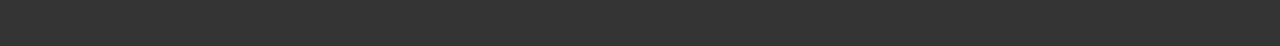
==== commit f4b09c54: "Added Week 4 videos and updated design" ====
--- a/syllabus/index.html
+++ b/syllabus/index.html
@@ -3,24 +3,229 @@
 <head>
   <meta charset="UTF-8">
   <meta name="viewport" content="width=device-width, initial-scale=1.0">
-  <title>Course Syllabus</title>
+  <title>Course Website</title>
   <link rel="stylesheet" href="styles.css">
+  <link rel="stylesheet" href="https://cdnjs.cloudflare.com/ajax/libs/font-awesome/6.0.0/css/all.min.css">
 </head>
 <body>
-  <div class="container">
+  <!-- Navbar -->
+  <nav class="navbar">
+    <div class="container">
+      <a href="#" class="logo">CS50<span>Hub</span></a>
+      <ul class="nav-links">
+        <li><a href="#home">Home</a></li>
+        <li><a href="#syllabus">Syllabus</a></li>
+        <li><a href="#about">About</a></li>
+        <li><a href="#contact">Contact</a></li>
+      </ul>
+      <div class="hamburger">
+        <i class="fas fa-bars"></i>
+      </div>
+    </div>
+  </nav>
+
+  <!-- Hero Section -->
+  <header id="home" class="hero">
+    <div class="container">
+      <h1>Welcome to the Course</h1>
+      <p>Learn Computer Science from Scratch to Advanced Topics</p>
+      <a href="#syllabus" class="cta-button">Explore Syllabus</a>
+    </div>
+  </header>
+
+  <!-- Syllabus Content -->
+  <section id="syllabus" class="container">
     <h1>Course Syllabus</h1>
-    <div class="weeks-list">
-      <!-- Weeks will be dynamically generated here -->
+
+    <!-- Week 0: Scratch -->
+    <div class="week-card">
+      <h2>Week 0: Scratch</h2>
+      <p>Introduction to Computational Thinking and Problem Solving.</p>
+      <button class="view-topics">View Topics</button>
+      <div class="subtopics hidden">
+        <ul>
+          <li><a href="#" class="open-modal" data-topic="Computational Thinking" data-video1="https://youtu.be/example1" data-video2="https://youtu.be/example2">Computational Thinking</a></li>
+          <li><a href="#" class="open-modal" data-topic="Problem Solving" data-video1="https://youtu.be/example3" data-video2="https://youtu.be/example4">Problem Solving</a></li>
+          <li><a href="#" class="open-modal" data-topic="Representation" data-video1="https://youtu.be/example5" data-video2="https://youtu.be/example6">Representation</a></li>
+          <li><a href="#" class="open-modal" data-topic="Abstraction" data-video1="https://youtu.be/example7" data-video2="https://youtu.be/example8">Abstraction</a></li>
+          <li><a href="#" class="open-modal" data-topic="Algorithms" data-video1="https://youtu.be/example9" data-video2="https://youtu.be/example10">Algorithms</a></li>
+          <li><a href="#" class="open-modal" data-topic="Scratch Basics" data-video1="https://youtu.be/example11" data-video2="https://youtu.be/example12">Scratch Basics</a></li>
+        </ul>
+      </div>
+    </div>
+
+    <!-- Week 1: C -->
+    <div class="week-card">
+      <h2>Week 1: C</h2>
+      <p>Introduction to the C programming language.</p>
+      <button class="view-topics">View Topics</button>
+      <div class="subtopics hidden">
+        <ul>
+          <li><a href="#" class="open-modal" data-topic="C Basics" data-video1="https://youtu.be/example13" data-video2="https://youtu.be/example14">C Basics</a></li>
+          <li><a href="#" class="open-modal" data-topic="Variables and Types" data-video1="https://youtu.be/example15" data-video2="https://youtu.be/example16">Variables and Types</a></li>
+          <li><a href="#" class="open-modal" data-topic="Conditionals" data-video1="https://youtu.be/example17" data-video2="https://youtu.be/example18">Conditionals</a></li>
+          <li><a href="#" class="open-modal" data-topic="Loops" data-video1="https://youtu.be/example19" data-video2="https://youtu.be/example20">Loops</a></li>
+          <li><a href="#" class="open-modal" data-topic="Functions" data-video1="https://youtu.be/example21" data-video2="https://youtu.be/example22">Functions</a></li>
+          <li><a href="#" class="open-modal" data-topic="Debugging" data-video1="https://youtu.be/example23" data-video2="https://youtu.be/example24">Debugging</a></li>
+        </ul>
+      </div>
+    </div>
+
+    <!-- Week 2: Arrays -->
+    <div class="week-card">
+      <h2>Week 2: Arrays</h2>
+      <p>Working with arrays and strings in C.</p>
+      <button class="view-topics">View Topics</button>
+      <div class="subtopics hidden">
+        <ul>
+          <li><a href="#" class="open-modal" data-topic="Arrays" data-video1="https://youtu.be/example25" data-video2="https://youtu.be/example26">Arrays</a></li>
+          <li><a href="#" class="open-modal" data-topic="Strings" data-video1="https://youtu.be/example27" data-video2="https://youtu.be/example28">Strings</a></li>
+          <li><a href="#" class="open-modal" data-topic="Command-Line Arguments" data-video1="https://youtu.be/example29" data-video2="https://youtu.be/example30">Command-Line Arguments</a></li>
+          <li><a href="#" class="open-modal" data-topic="Cryptography Basics" data-video1="https://youtu.be/example31" data-video2="https://youtu.be/example32">Cryptography Basics</a></li>
+        </ul>
+      </div>
+    </div>
+
+    <!-- Week 3: Algorithms -->
+    <div class="week-card">
+      <h2>Week 3: Algorithms</h2>
+      <p>Introduction to searching and sorting algorithms.</p>
+      <button class="view-topics">View Topics</button>
+      <div class="subtopics hidden">
+        <ul>
+          <li><a href="#" class="open-modal" data-topic="Linear Search" data-video1="https://youtu.be/example33" data-video2="https://youtu.be/example34">Linear Search</a></li>
+          <li><a href="#" class="open-modal" data-topic="Binary Search" data-video1="https://youtu.be/example35" data-video2="https://youtu.be/example36">Binary Search</a></li>
+          <li><a href="#" class="open-modal" data-topic="Bubble Sort" data-video1="https://youtu.be/example37" data-video2="https://youtu.be/example38">Bubble Sort</a></li>
+          <li><a href="#" class="open-modal" data-topic="Selection Sort" data-video1="https://youtu.be/example39" data-video2="https://youtu.be/example40">Selection Sort</a></li>
+          <li><a href="#" class="open-modal" data-topic="Merge Sort" data-video1="https://youtu.be/example41" data-video2="https://youtu.be/example42">Merge Sort</a></li>
+          <li><a href="#" class="open-modal" data-topic="Recursion" data-video1="https://youtu.be/example43" data-video2="https://youtu.be/example44">Recursion</a></li>
+        </ul>
+      </div>
+    </div>
+
+    <!-- Week 4: Memory -->
+    <div class="week-card">
+      <h2>Week 4: Memory</h2>
+      <p>Understanding memory management in C.</p>
+      <button class="view-topics">View Topics</button>
+      <div class="subtopics hidden">
+        <ul>
+          <li><a href="#" class="open-modal" data-topic="RGB & Memory" data-video1="https://youtu.be/EbVTuoWLgtc" data-video2="https://youtu.be/a2aW-CDNDrE">RGB & Memory</a></li>
+          <li><a href="#" class="open-modal" data-topic="Pointers" data-video1="https://youtu.be/DOhdZ7ULE4Y" data-video2="https://youtu.be/example46">Pointers</a></li>
+          <li><a href="#" class="open-modal" data-topic="Dynamic Memory Allocation" data-video1="https://youtu.be/example47" data-video2="https://youtu.be/example48">Dynamic Memory Allocation</a></li>
+          <li><a href="#" class="open-modal" data-topic="Stack and Heap" data-video1="https://youtu.be/example49" data-video2="https://youtu.be/example50">Stack and Heap</a></li>
+          <li><a href="#" class="open-modal" data-topic="File I/O" data-video1="https://youtu.be/example51" data-video2="https://youtu.be/example52">File I/O</a></li>
+        </ul>
+      </div>
+    </div>
+
+    <!-- Week 5: Data Structures -->
+    <div class="week-card">
+      <h2>Week 5: Data Structures</h2>
+      <p>Introduction to common data structures.</p>
+      <button class="view-topics">View Topics</button>
+      <div class="subtopics hidden">
+        <ul>
+          <li><a href="#" class="open-modal" data-topic="Queues" data-video1="https://youtu.be/example53" data-video2="https://youtu.be/example54">Queues</a></li>
+          <li><a href="#" class="open-modal" data-topic="Stacks" data-video1="https://youtu.be/example55" data-video2="https://youtu.be/example56">Stacks</a></li>
+          <li><a href="#" class="open-modal" data-topic="Linked Lists" data-video1="https://youtu.be/example57" data-video2="https://youtu.be/example58">Linked Lists</a></li>
+          <li><a href="#" class="open-modal" data-topic="Trees" data-video1="https://youtu.be/example59" data-video2="https://youtu.be/example60">Trees</a></li>
+          <li><a href="#" class="open-modal" data-topic="Hash Tables" data-video1="https://youtu.be/example61" data-video2="https://youtu.be/example62">Hash Tables</a></li>
+        </ul>
+      </div>
+    </div>
+
+    <!-- Week 6: Python -->
+    <div class="week-card">
+      <h2>Week 6: Python</h2>
+      <p>Introduction to Python programming.</p>
+      <button class="view-topics">View Topics</button>
+      <div class="subtopics hidden">
+        <ul>
+          <li><a href="#" class="open-modal" data-topic="Python Basics" data-video1="https://youtu.be/example63" data-video2="https://youtu.be/example64">Python Basics</a></li>
+          <li><a href="#" class="open-modal" data-topic="Functions" data-video1="https://youtu.be/example65" data-video2="https://youtu.be/example66">Functions</a></li>
+          <li><a href="#" class="open-modal" data-topic="Loops" data-video1="https://youtu.be/example67" data-video2="https://youtu.be/example68">Loops</a></li>
+          <li><a href="#" class="open-modal" data-topic="Modules" data-video1="https://youtu.be/example69" data-video2="https://youtu.be/example70">Modules</a></li>
+        </ul>
+      </div>
+    </div>
+
+    <!-- Week 7: SQL -->
+    <div class="week-card">
+      <h2>Week 7: SQL</h2>
+      <p>Introduction to databases and SQL.</p>
+      <button class="view-topics">View Topics</button>
+      <div class="subtopics hidden">
+        <ul>
+          <li><a href="#" class="open-modal" data-topic="SQL Basics" data-video1="https://youtu.be/example71" data-video2="https://youtu.be/example72">SQL Basics</a></li>
+          <li><a href="#" class="open-modal" data-topic="Tables" data-video1="https://youtu.be/example73" data-video2="https://youtu.be/example74">Tables</a></li>
+          <li><a href="#" class="open-modal" data-topic="Queries" data-video1="https://youtu.be/example75" data-video2="https://youtu.be/example76">Queries</a></li>
+          <li><a href="#" class="open-modal" data-topic="Transactions" data-video1="https://youtu.be/example77" data-video2="https://youtu.be/example78">Transactions</a></li>
+        </ul>
+      </div>
+    </div>
+
+    <!-- Week 8: HTML, CSS, JavaScript -->
+    <div class="week-card">
+      <h2>Week 8: HTML, CSS, JavaScript</h2>
+      <p>Introduction to web development.</p>
+      <button class="view-topics">View Topics</button>
+      <div class="subtopics hidden">
+        <ul>
+          <li><a href="#" class="open-modal" data-topic="HTML Basics" data-video1="https://youtu.be/example79" data-video2="https://youtu.be/example80">HTML Basics</a></li>
+          <li><a href="#" class="open-modal" data-topic="CSS Basics" data-video1="https://youtu.be/example81" data-video2="https://youtu.be/example82">CSS Basics</a></li>
+          <li><a href="#" class="open-modal" data-topic="JavaScript Basics" data-video1="https://youtu.be/example83" data-video2="https://youtu.be/example84">JavaScript Basics</a></li>
+          <li><a href="#" class="open-modal" data-topic="DOM Manipulation" data-video1="https://youtu.be/example85" data-video2="https://youtu.be/example86">DOM Manipulation</a></li>
+        </ul>
+      </div>
+    </div>
+
+    <!-- Week 9: Flask -->
+    <div class="week-card">
+      <h2>Week 9: Flask</h2>
+      <p>Introduction to Flask for web development.</p>
+      <button class="view-topics">View Topics</button>
+      <div class="subtopics hidden">
+        <ul>
+          <li><a href="#" class="open-modal" data-topic="Flask Basics" data-video1="https://youtu.be/example87" data-video2="https://youtu.be/example88">Flask Basics</a></li>
+          <li><a href="#" class="open-modal" data-topic="Routes" data-video1="https://youtu.be/example89" data-video2="https://youtu.be/example90">Routes</a></li>
+          <li><a href="#" class="open-modal" data-topic="Templates" data-video1="https://youtu.be/example91" data-video2="https://youtu.be/example92">Templates</a></li>
+          <li><a href="#" class="open-modal" data-topic="Forms" data-video1="https://youtu.be/example93" data-video2="https://youtu.be/example94">Forms</a></li>
+        </ul>
+      </div>
+    </div>
+
+    <!-- Week 10: Cybersecurity -->
+    <div class="week-card">
+      <h2>Week 10: Cybersecurity</h2>
+      <p>Introduction to cybersecurity concepts.</p>
+      <button class="view-topics">View Topics</button>
+      <div class="subtopics hidden">
+        <ul>
+          <li><a href="#" class="open-modal" data-topic="Passwords" data-video1="https://youtu.be/example95" data-video2="https://youtu.be/example96">Passwords</a></li>
+          <li><a href="#" class="open-modal" data-topic="Encryption" data-video1="https://youtu.be/example97" data-video2="https://youtu.be/example98">Encryption</a></li>
+          <li><a href="#" class="open-modal" data-topic="HTTPS" data-video1="https://youtu.be/example99" data-video2="https://youtu.be/example100">HTTPS</a></li>
+          <li><a href="#" class="open-modal" data-topic="Ransomware" data-video1="https://youtu.be/example101" data-video2="https://youtu.be/example102">Ransomware</a></li>
+        </ul>
+      </div>
+    </div>
+  </section>
+
+  <!--  <!-- Modal -->
+  <div id="modal" class="modal hidden">
+    <div class="modal-content">
+      <span class="close-modal">&times;</span>
+      <h2 id="modal-title"></h2>
+      <div id="modal-body"></div>
     </div>
   </div>
 
-  <!-- Modal Structure -->
-  <div id="videoModal" class="modal">
-    <div class="modal-content">
-      <span class="close">&times;</span>
-      <iframe id="videoFrame" width="560" height="315" src="" frameborder="0" allow="accelerometer; autoplay; clipboard-write; encrypted-media; gyroscope; picture-in-picture" allowfullscreen></iframe>
-    </div>
-  </div>
+  <!-- Footer -->
+  <footer id="contact">
+    <div class="container">
+      <p>&copy; 2023 CourseHub. All rights reserved.</p>
+    </div>
+  </footer>
 
   <script src="script.js"></script>
 </body>
--- a/syllabus/styles.css
+++ b/syllabus/styles.css
@@ -1,80 +1,177 @@
-/* General Styles */
+/* Global Styles */
 body {
-  font-family: 'Arial', sans-serif;
+  font-family: 'Roboto', sans-serif;
+  margin: 0;
+  padding: 0;
   background-color: #f4f4f9;
   color: #333;
+  line-height: 1.6;
+}
+
+.container {
+  width: 90%;
+  max-width: 1200px;
+  margin: 0 auto;
+  padding: 20px 0;
+}
+
+/* Navbar */
+.navbar {
+  background: #0077b6;
+  color: white;
+  padding: 15px 0;
+  box-shadow: 0 4px 6px rgba(0, 0, 0, 0.1);
+}
+
+.navbar .container {
+  display: flex;
+  justify-content: space-between;
+  align-items: center;
+}
+
+.navbar .logo {
+  font-size: 1.8rem;
+  font-weight: bold;
+  color: white;
+  text-decoration: none;
+}
+
+.navbar .logo span {
+  color: #ff6b6b;
+}
+
+.navbar .nav-links {
+  list-style: none;
+  display: flex;
+  gap: 20px;
   margin: 0;
   padding: 0;
 }
 
-.container {
-  max-width: 800px;
-  margin: 50px auto;
+.navbar .nav-links a {
+  color: white;
+  text-decoration: none;
+  font-size: 1rem;
+  transition: color 0.3s;
+}
+
+.navbar .nav-links a:hover {
+  color: #ff6b6b;
+}
+
+.navbar .hamburger {
+  display: none;
+  font-size: 1.5rem;
+  cursor: pointer;
+}
+
+/* Hero Section */
+.hero {
+  background: #0077b6;
+  color: white;
+  padding: 100px 0;
+  text-align: center;
+}
+
+.hero h1 {
+  font-size: 3rem;
+  margin-bottom: 20px;
+}
+
+.hero p {
+  font-size: 1.2rem;
+  margin-bottom: 30px;
+}
+
+.cta-button {
+  background: #ff6b6b;
+  color: white;
+  padding: 10px 20px;
+  text-decoration: none;
+  border-radius: 5px;
+  font-size: 1rem;
+  transition: background 0.3s;
+}
+
+.cta-button:hover {
+  background: #e65a5a;
+}
+
+/* Week Cards */
+.week-card {
+  background: white;
   padding: 20px;
-  background: #fff;
+  margin: 20px 0;
   border-radius: 10px;
   box-shadow: 0 4px 6px rgba(0, 0, 0, 0.1);
 }
 
-h1 {
-  text-align: center;
-  color: #2c3e50;
-}
-
-.weeks-list {
-  margin-top: 20px;
-}
-
-.week {
-  margin-bottom: 15px;
-}
-
-.week-title {
-  background-color: #3498db;
-  color: white;
-  padding: 10px;
+.week-card h2 {
+  margin-bottom: 10px;
+}
+
+.view-topics {
+  background: #0077b6;
+  color: white;
+  border: none;
+  padding: 10px 20px;
   border-radius: 5px;
   cursor: pointer;
-  transition: background-color 0.3s;
-}
-
-.week-title:hover {
-  background-color: #2980b9;
+  font-size: 1rem;
+  transition: background 0.3s;
+}
+
+.view-topics:hover {
+  background: #005f8a;
 }
 
 .subtopics {
   margin-top: 10px;
-  padding-left: 20px;
+}
+
+.subtopics.hidden {
   display: none;
 }
 
-.subtopic {
-  margin: 5px 0;
-  color: #3498db;
-  cursor: pointer;
-  text-decoration: underline;
-}
-
-.subtopic:hover {
-  color: #2980b9;
-}
-
-/* Modal Styles */
+.subtopics ul {
+  list-style: none;
+  padding: 0;
+}
+
+.subtopics li {
+  margin: 10px 0;
+}
+
+.subtopics a {
+  color: #0077b6;
+  text-decoration: none;
+  font-size: 1rem;
+  transition: color 0.3s;
+}
+
+.subtopics a:hover {
+  color: #ff6b6b;
+}
+
+/* Modal */
 .modal {
   display: none;
   position: fixed;
-  z-index: 1;
+  top: 0;
   left: 0;
-  top: 0;
   width: 100%;
   height: 100%;
-  background-color: rgba(0, 0, 0, 0.5);
-  overflow: auto;
+  background: rgba(0, 0, 0, 0.5);
+  justify-content: center;
+  align-items: center;
+}
+
+.modal.visible {
+  display: flex;
 }
 
 .modal-content {
-  background-color: #fff;
-  margin: 10% auto;
+  background: white;
   padding: 20px;
   border-radius: 10px;
   width: 80%;
@@ -82,21 +179,46 @@
   position: relative;
 }
 
-.close {
-  color: #aaa;
-  float: right;
-  font-size: 28px;
-  font-weight: bold;
+.close-modal {
+  position: absolute;
+  top: 10px;
+  right: 10px;
+  font-size: 1.5rem;
   cursor: pointer;
-}
-
-.close:hover {
   color: #333;
 }
 
-iframe {
-  width: 100%;
-  height: 315px;
-  border: none;
-  border-radius: 10px;
-}
+.close-modal:hover {
+  color: #ff6b6b;
+}
+
+/* Footer */
+footer {
+  background: #333;
+  color: white;
+  text-align: center;
+  padding: 20px 0;
+  margin-top: 50px;
+}
+
+/* Responsive Design */
+@media (max-width: 768px) {
+  .navbar .nav-links {
+    display: none;
+    flex-direction: column;
+    background: #0077b6;
+    position: absolute;
+    top: 60px;
+    right: 0;
+    width: 100%;
+    text-align: center;
+  }
+
+  .navbar .nav-links.active {
+    display: flex;
+  }
+
+  .navbar .hamburger {
+    display: block;
+  }
+}
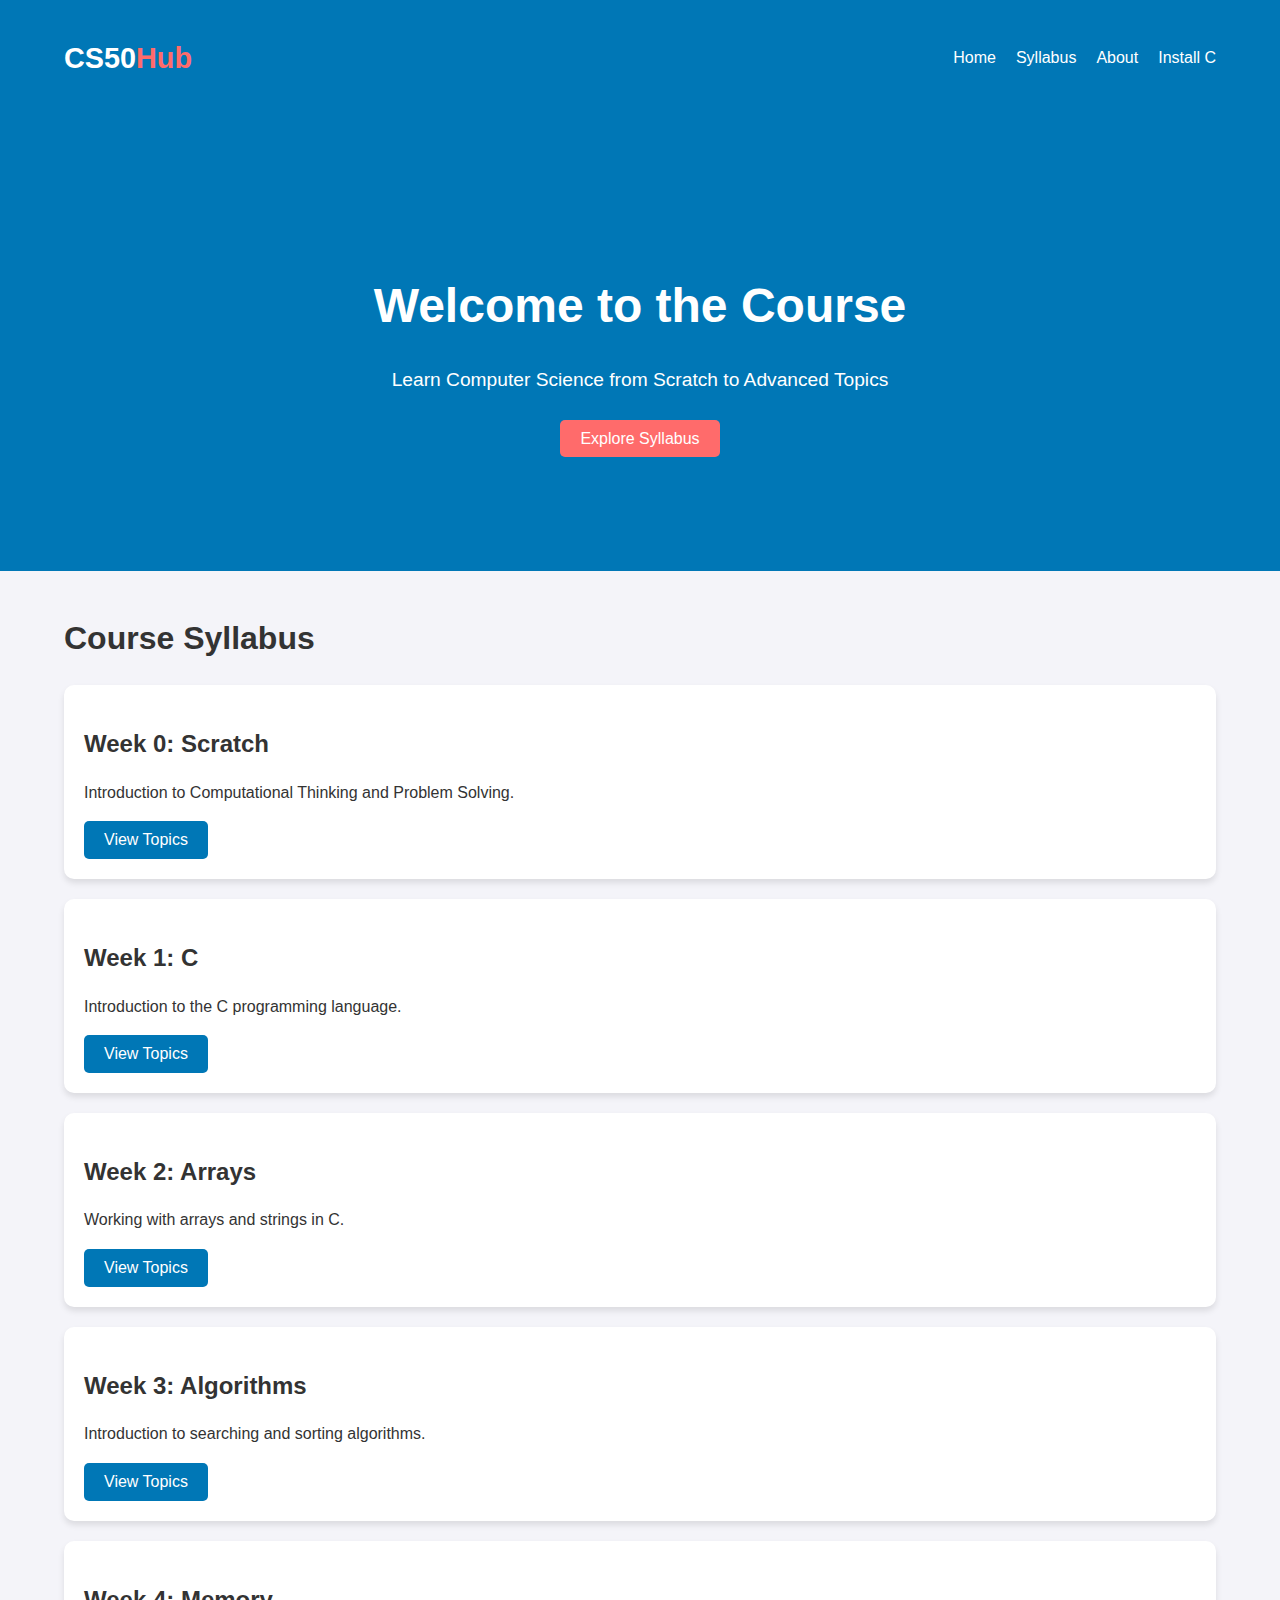
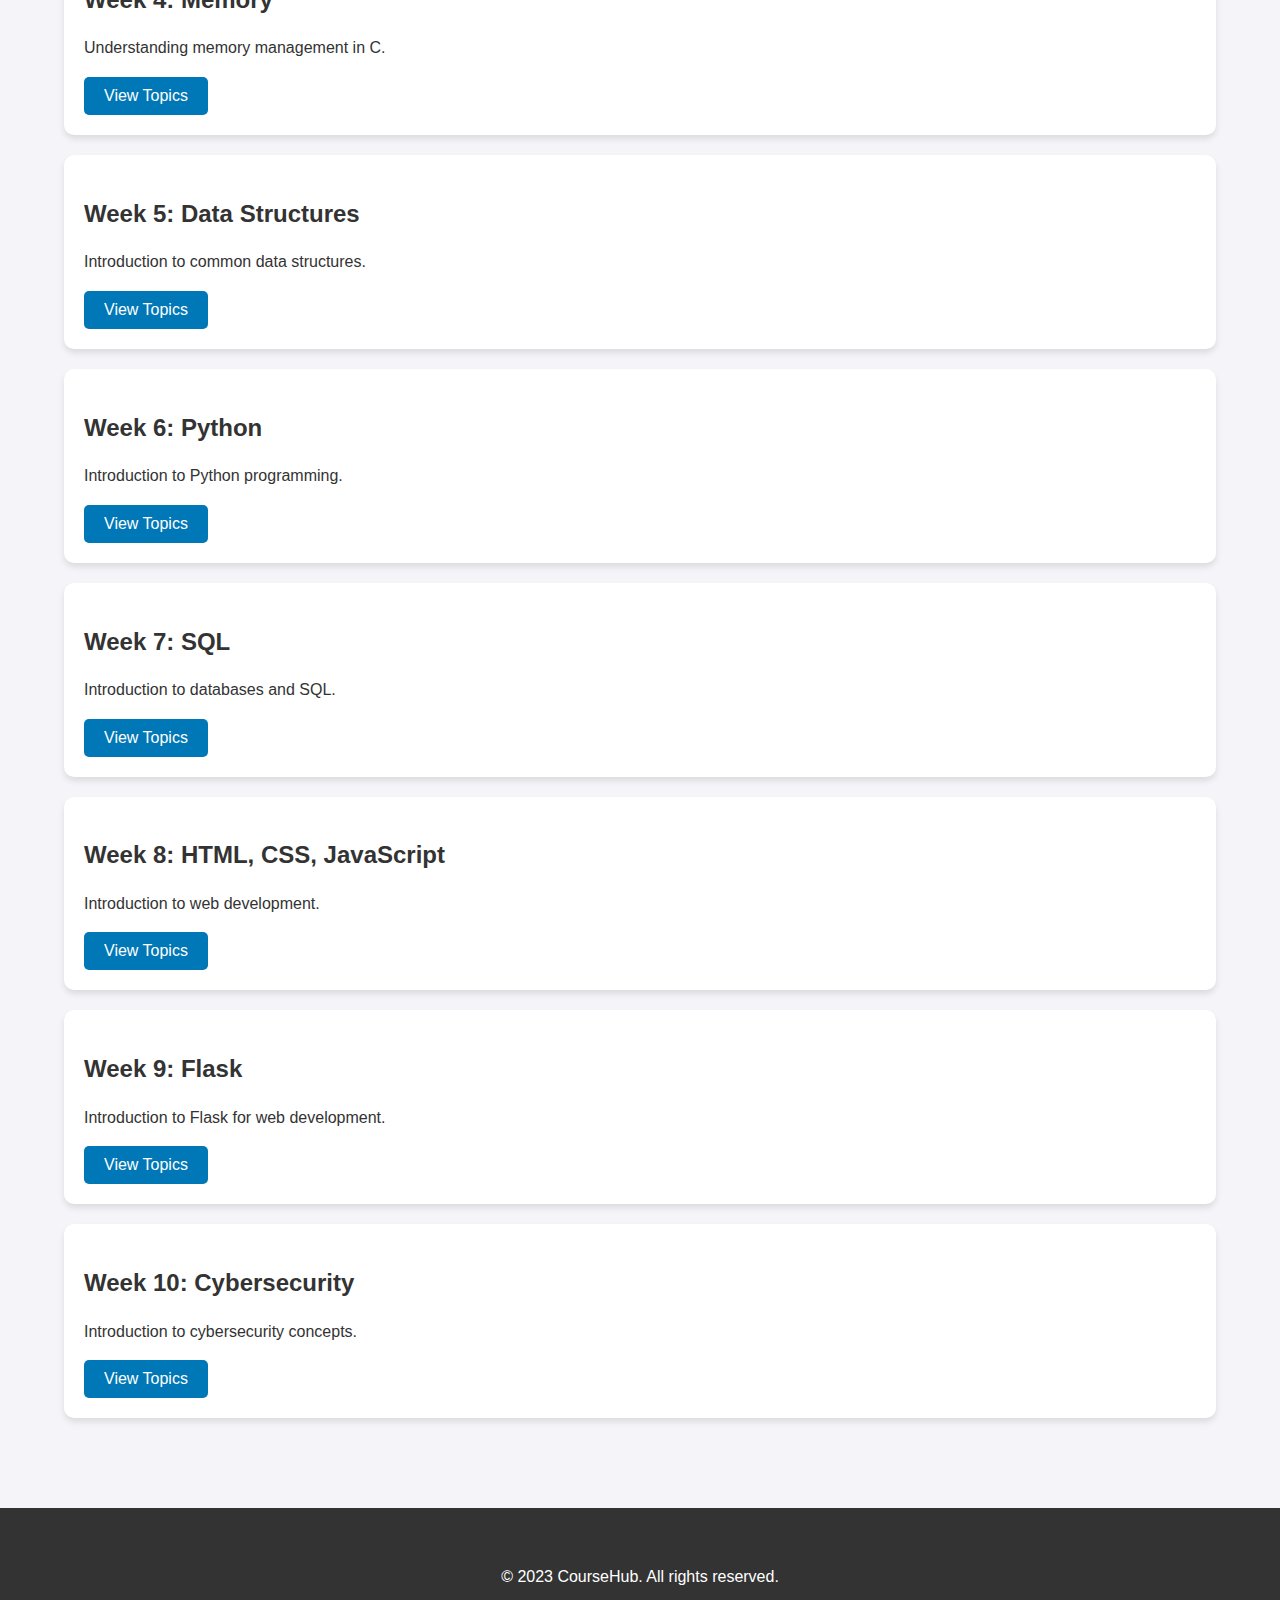
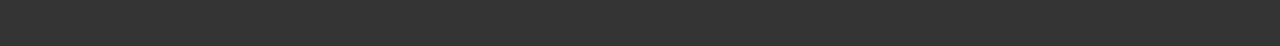
==== commit 886c5cc7: "Added instruction to install C in windows" ====
--- a/syllabus/index.html
+++ b/syllabus/index.html
@@ -16,7 +16,7 @@
         <li><a href="#home">Home</a></li>
         <li><a href="#syllabus">Syllabus</a></li>
         <li><a href="#about">About</a></li>
-        <li><a href="#contact">Contact</a></li>
+        <li><a href="https://akashathell.github.io/tutor/install">Install C</a></li>
       </ul>
       <div class="hamburger">
         <i class="fas fa-bars"></i>
